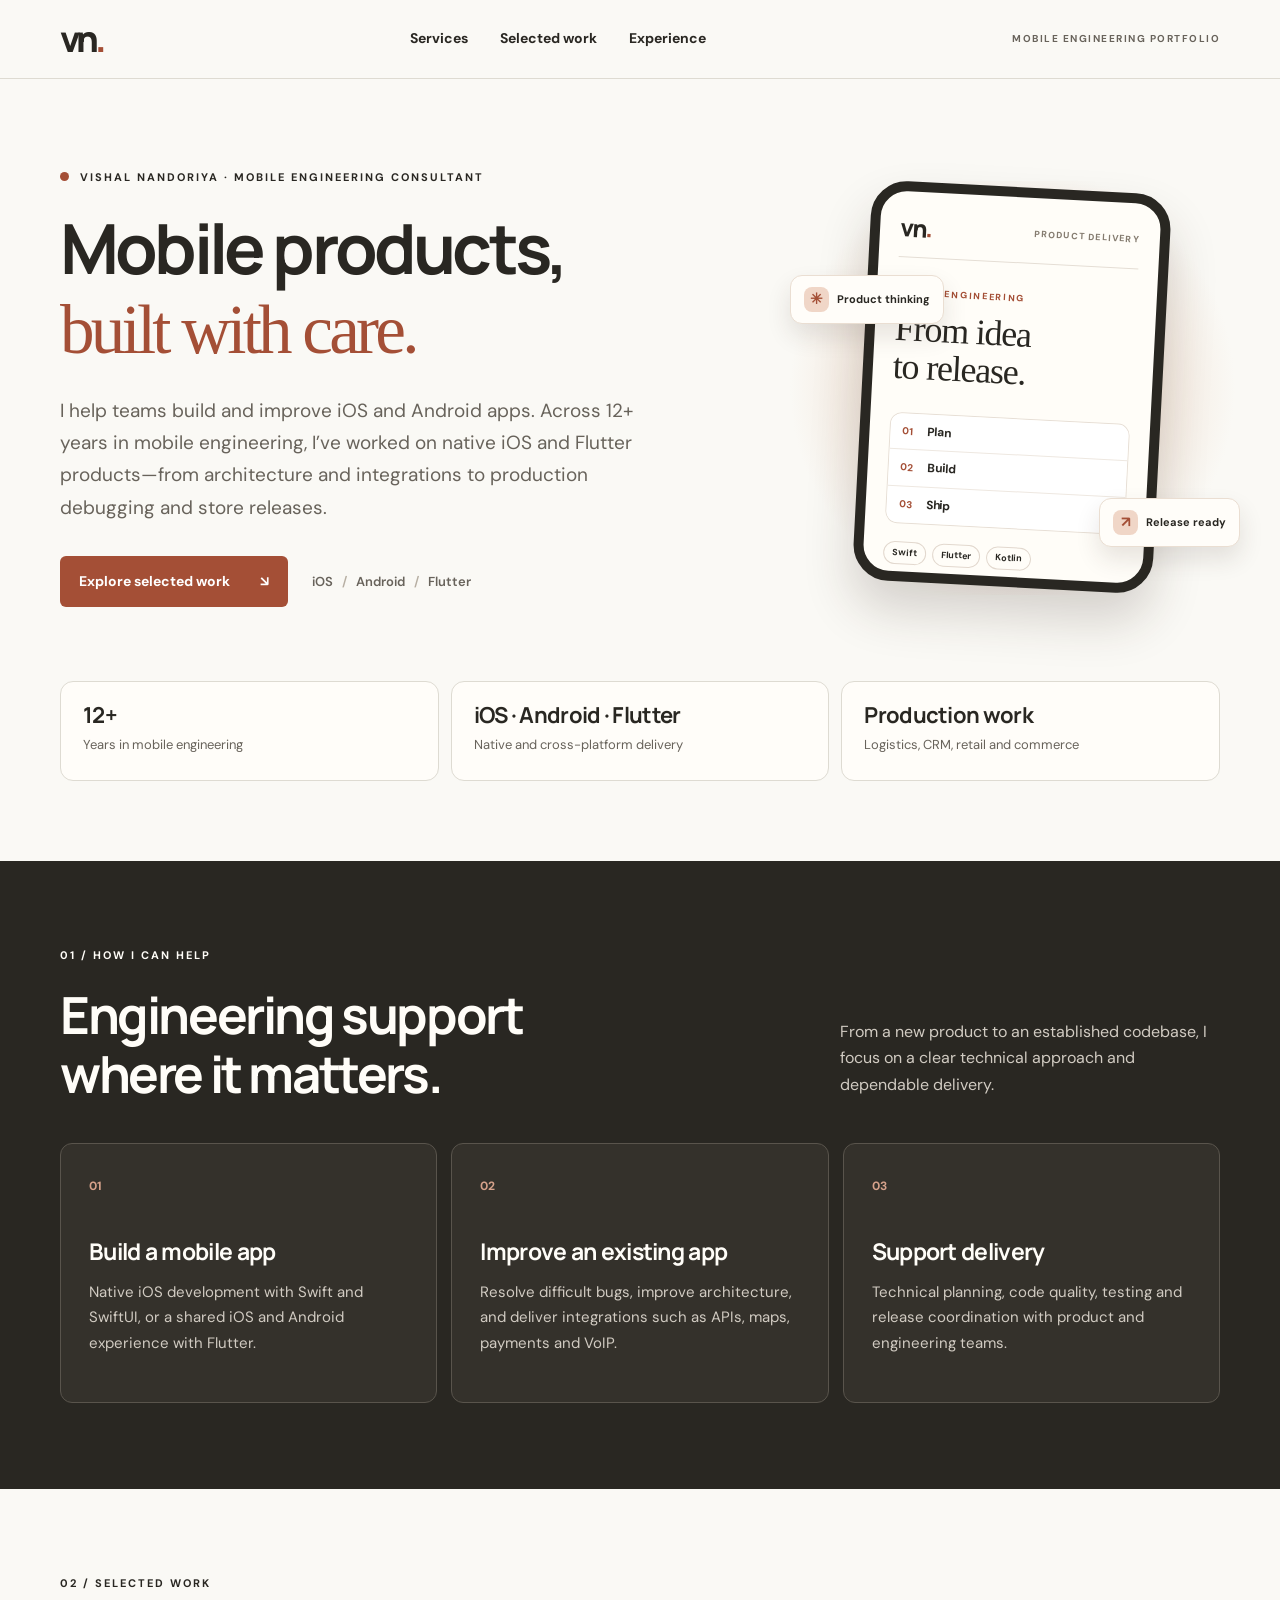
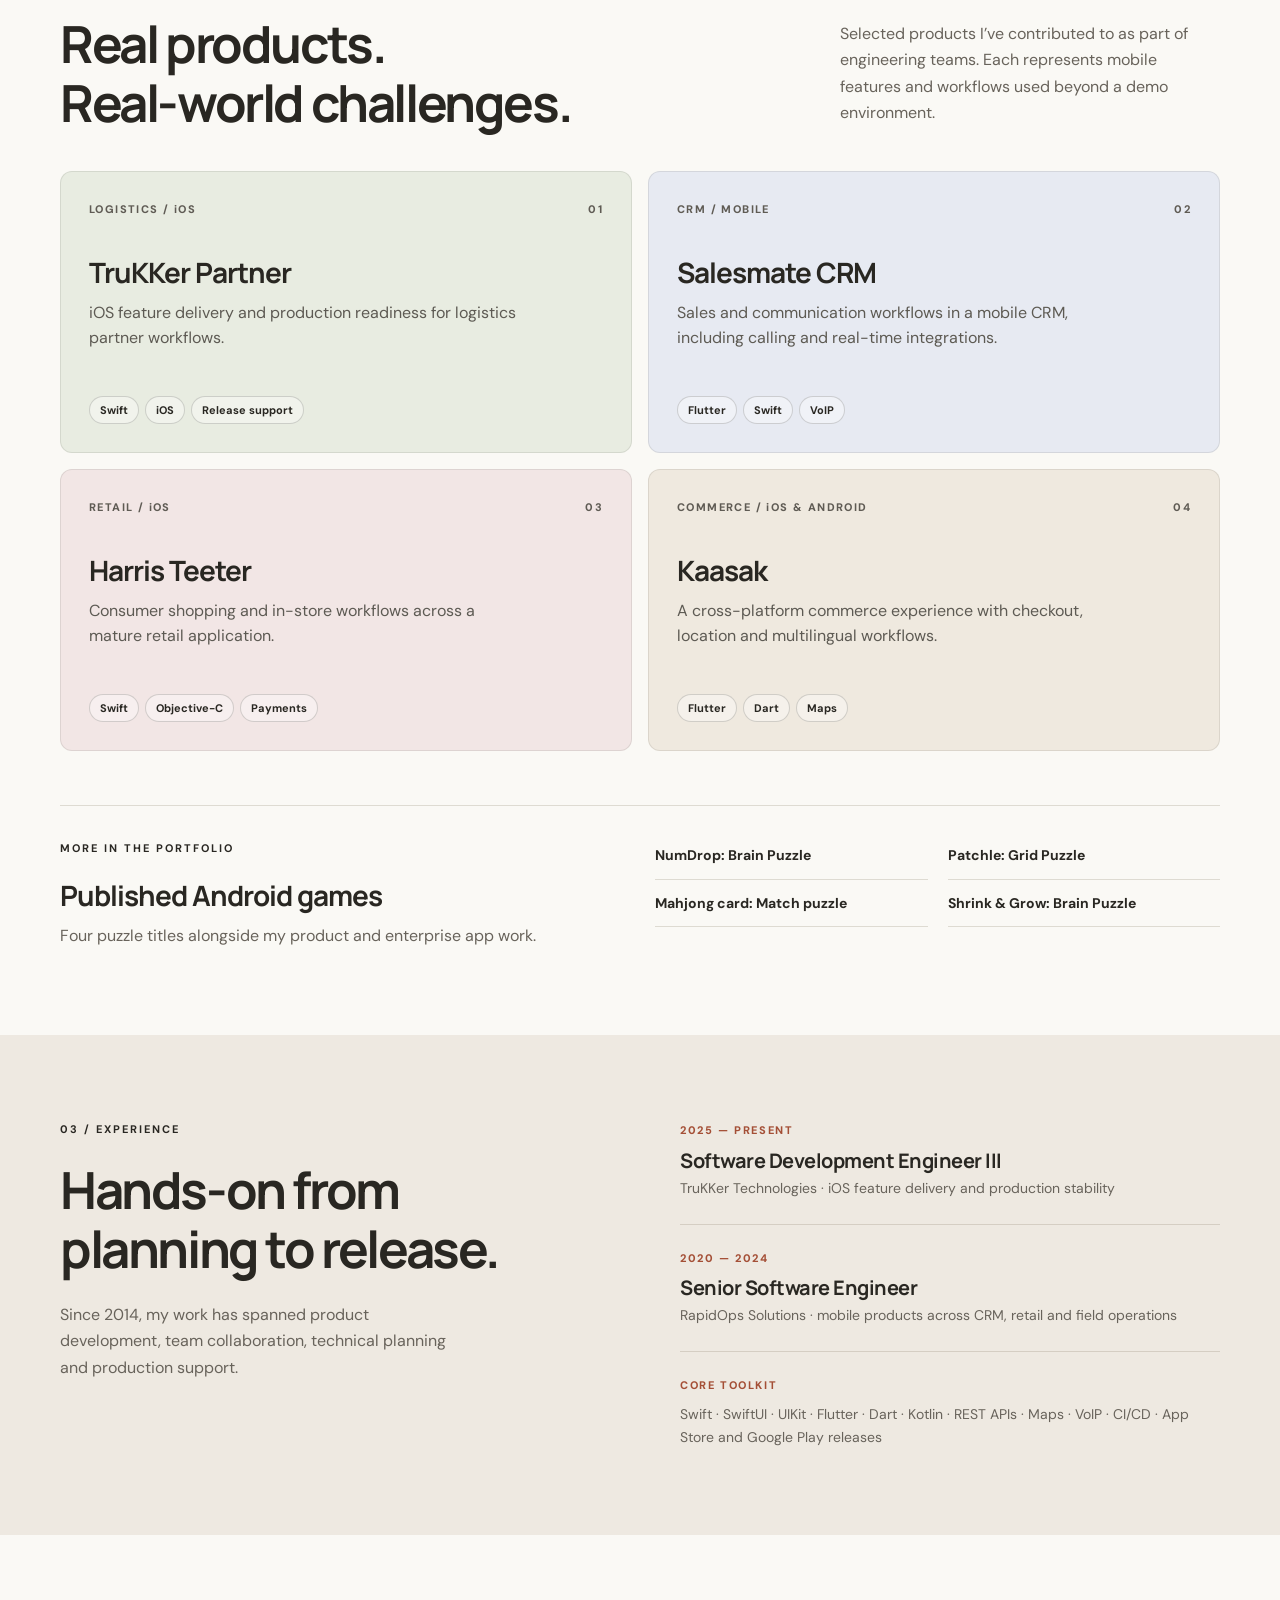
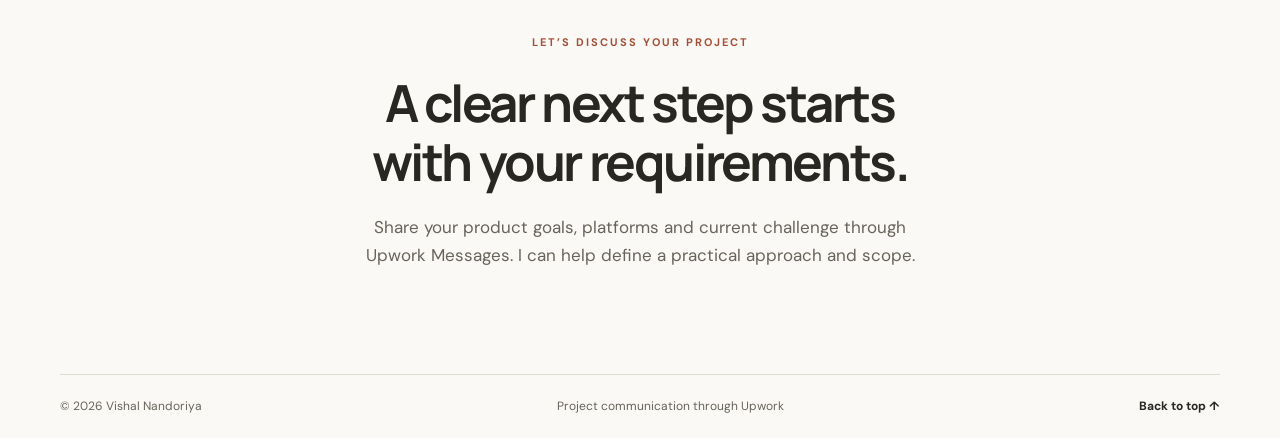
==== upwork/index.html @ 38f6b2a5 "Add contact-free Upwork portfolio page" ====
<!doctype html>
<html lang="en">
<head>
  <meta charset="utf-8">
  <meta name="viewport" content="width=device-width, initial-scale=1">
  <meta name="theme-color" content="#f8f5ef">
  <meta name="description" content="Selected mobile engineering work by Vishal Nandoriya: iOS, Android and Flutter apps, services and experience.">
  <meta property="og:title" content="Vishal Nandoriya | Mobile Engineering Portfolio">
  <meta property="og:description" content="Mobile engineering services and selected iOS, Android and Flutter project work.">
  <meta property="og:type" content="website">
  <link rel="canonical" href="https://vishalnandoriya.github.io/upwork/">
  <link rel="icon" href="data:image/svg+xml,%3Csvg xmlns='http://www.w3.org/2000/svg' viewBox='0 0 64 64'%3E%3Crect width='64' height='64' rx='16' fill='%23292722'/%3E%3Ctext x='32' y='42' text-anchor='middle' font-family='Arial' font-weight='bold' font-size='28' fill='%23d6a28b'%3EVN%3C/text%3E%3C/svg%3E">
  <link rel="stylesheet" href="style.css">
  <title>Vishal Nandoriya | Mobile Engineering Portfolio</title>
</head>
<body>
  <a class="skip-link" href="#main">Skip to content</a>
  <header class="site-header">
    <div class="wrap header-inner">
      <span class="wordmark" aria-label="Vishal Nandoriya">vn<span>.</span></span>
      <nav aria-label="Page sections">
        <a href="#services">Services</a>
        <a href="#work">Selected work</a>
        <a href="#experience">Experience</a>
      </nav>
      <span class="header-label">MOBILE ENGINEERING PORTFOLIO</span>
    </div>
  </header>

  <main id="main">
    <section class="hero wrap" aria-labelledby="hero-title">
      <div class="hero-copy">
        <p class="eyebrow"><span class="eyebrow-mark" aria-hidden="true"></span> VISHAL NANDORIYA · MOBILE ENGINEERING CONSULTANT</p>
        <h1 id="hero-title">Mobile products,<br><em>built with care.</em></h1>
        <p class="hero-intro">I help teams build and improve iOS and Android apps. Across 12+ years in mobile engineering, I’ve worked on native iOS and Flutter products—from architecture and integrations to production debugging and store releases.</p>
        <div class="hero-actions">
          <a class="button" href="#work">Explore selected work <span aria-hidden="true">↘</span></a>
          <span>iOS <i aria-hidden="true">/</i> Android <i aria-hidden="true">/</i> Flutter</span>
        </div>
      </div>
      <div class="hero-art" aria-label="Illustration of a mobile product workflow">
        <div class="art-glow" aria-hidden="true"></div>
        <div class="art-card" aria-hidden="true">
          <div class="art-top"><span class="art-logo">vn<span>.</span></span><span>PRODUCT DELIVERY</span></div>
          <p class="art-overline">MOBILE ENGINEERING</p>
          <strong>From idea<br>to release.</strong>
          <div class="art-flow"><span><b>01</b> Plan</span><span><b>02</b> Build</span><span><b>03</b> Ship</span></div>
          <div class="art-platforms"><span>Swift</span><span>Flutter</span><span>Kotlin</span></div>
        </div>
        <div class="art-sticker sticker-one" aria-hidden="true"><span>✳</span> Product thinking</div>
        <div class="art-sticker sticker-two" aria-hidden="true"><span>↗</span> Release ready</div>
      </div>
    </section>

    <div class="proof wrap" aria-label="At a glance">
      <div><strong>12+</strong><span>Years in mobile engineering</span></div>
      <div><strong>iOS · Android · Flutter</strong><span>Native and cross-platform delivery</span></div>
      <div><strong>Production work</strong><span>Logistics, CRM, retail and commerce</span></div>
    </div>

    <section class="services-section" id="services" aria-labelledby="services-title">
      <div class="wrap section-pad">
        <div class="section-head">
          <div><p class="eyebrow">01 / HOW I CAN HELP</p><h2 id="services-title">Engineering support<br>where it matters.</h2></div>
          <p>From a new product to an established codebase, I focus on a clear technical approach and dependable delivery.</p>
        </div>
        <div class="service-grid">
          <article><span class="card-number">01</span><h3>Build a mobile app</h3><p>Native iOS development with Swift and SwiftUI, or a shared iOS and Android experience with Flutter.</p></article>
          <article><span class="card-number">02</span><h3>Improve an existing app</h3><p>Resolve difficult bugs, improve architecture, and deliver integrations such as APIs, maps, payments and VoIP.</p></article>
          <article><span class="card-number">03</span><h3>Support delivery</h3><p>Technical planning, code quality, testing and release coordination with product and engineering teams.</p></article>
        </div>
      </div>
    </section>

    <section class="work-section wrap section-pad" id="work" aria-labelledby="work-title">
      <div class="section-head">
        <div><p class="eyebrow">02 / SELECTED WORK</p><h2 id="work-title">Real products.<br>Real-world challenges.</h2></div>
        <p>Selected products I’ve contributed to as part of engineering teams. Each represents mobile features and workflows used beyond a demo environment.</p>
      </div>
      <div class="work-grid">
        <article class="work-card tone-green"><div class="work-card-top"><span>LOGISTICS / iOS</span><span>01</span></div><h3>TruKKer Partner</h3><p>iOS feature delivery and production readiness for logistics partner workflows.</p><div class="tags"><span>Swift</span><span>iOS</span><span>Release support</span></div></article>
        <article class="work-card tone-blue"><div class="work-card-top"><span>CRM / MOBILE</span><span>02</span></div><h3>Salesmate CRM</h3><p>Sales and communication workflows in a mobile CRM, including calling and real-time integrations.</p><div class="tags"><span>Flutter</span><span>Swift</span><span>VoIP</span></div></article>
        <article class="work-card tone-rose"><div class="work-card-top"><span>RETAIL / iOS</span><span>03</span></div><h3>Harris Teeter</h3><p>Consumer shopping and in-store workflows across a mature retail application.</p><div class="tags"><span>Swift</span><span>Objective-C</span><span>Payments</span></div></article>
        <article class="work-card tone-sand"><div class="work-card-top"><span>COMMERCE / iOS & ANDROID</span><span>04</span></div><h3>Kaasak</h3><p>A cross-platform commerce experience with checkout, location and multilingual workflows.</p><div class="tags"><span>Flutter</span><span>Dart</span><span>Maps</span></div></article>
      </div>
      <div class="games-block" aria-labelledby="games-title">
        <div><p class="eyebrow">MORE IN THE PORTFOLIO</p><h3 id="games-title">Published Android games</h3><p>Four puzzle titles alongside my product and enterprise app work.</p></div>
        <ul><li>NumDrop: Brain Puzzle</li><li>Patchle: Grid Puzzle</li><li>Mahjong card: Match puzzle</li><li>Shrink &amp; Grow: Brain Puzzle</li></ul>
      </div>
    </section>

    <section class="experience-section" id="experience" aria-labelledby="experience-title">
      <div class="wrap section-pad experience-layout">
        <div><p class="eyebrow">03 / EXPERIENCE</p><h2 id="experience-title">Hands-on from<br>planning to release.</h2><p class="experience-intro">Since 2014, my work has spanned product development, team collaboration, technical planning and production support.</p></div>
        <div class="experience-detail">
          <div><span>2025 — PRESENT</span><h3>Software Development Engineer III</h3><p>TruKKer Technologies · iOS feature delivery and production stability</p></div>
          <div><span>2020 — 2024</span><h3>Senior Software Engineer</h3><p>RapidOps Solutions · mobile products across CRM, retail and field operations</p></div>
          <div class="skills"><span>CORE TOOLKIT</span><p>Swift · SwiftUI · UIKit · Flutter · Dart · Kotlin · REST APIs · Maps · VoIP · CI/CD · App Store and Google Play releases</p></div>
        </div>
      </div>
    </section>

    <section class="closing wrap" aria-labelledby="closing-title">
      <p class="eyebrow">LET’S DISCUSS YOUR PROJECT</p>
      <h2 id="closing-title">A clear next step starts<br>with your requirements.</h2>
      <p>Share your product goals, platforms and current challenge through Upwork Messages. I can help define a practical approach and scope.</p>
    </section>
  </main>
  <footer class="wrap"><span>© 2026 Vishal Nandoriya</span><span>Project communication through Upwork</span><a href="#main">Back to top ↑</a></footer>
</body>
</html>
---- upwork/style.css ----
@import url('https://fonts.googleapis.com/css2?family=DM+Sans:wght@400;500;600;700&family=Manrope:wght@400;500;600;700;800&display=swap');

:root{--ink:#292722;--muted:#68635b;--paper:#faf9f5;--line:#dedbd2;--rust:#a44f36;--dark:#292722}
*{box-sizing:border-box}
html{scroll-behavior:smooth;scroll-padding-top:100px}
body{margin:0;background:var(--paper);color:var(--ink);font:16px/1.65 'DM Sans',sans-serif}
a{color:inherit;text-decoration:none}
a:hover{text-decoration:underline;text-underline-offset:5px}
a:focus-visible{outline:3px solid var(--rust);outline-offset:5px}
.wrap{width:min(1160px,calc(100% - 72px));margin-inline:auto}
.skip-link{position:absolute;left:12px;top:-70px;z-index:30;padding:10px 14px;background:#fff}
.skip-link:focus{top:12px}
.site-header{position:sticky;top:0;z-index:20;background:rgba(250,249,245,.96);border-bottom:1px solid var(--line);backdrop-filter:blur(14px)}
.header-inner{height:78px;display:flex;align-items:center;justify-content:space-between;gap:24px}
.wordmark{font:800 36px/1 Manrope,sans-serif;letter-spacing:-4px}
.wordmark span,.art-logo span{color:var(--rust)}
.site-header nav{display:flex;align-items:center;gap:32px;font-size:14px;font-weight:700}
.header-label{font-size:10px;font-weight:700;letter-spacing:1.5px;color:var(--muted);white-space:nowrap}
h1,h2,h3,p{margin-top:0}
h1,h2,h3{font-family:Manrope,sans-serif;line-height:1.15}
.eyebrow{font-size:11px;font-weight:700;letter-spacing:2px;line-height:1.5;margin:0 0 22px}
.eyebrow-mark{display:inline-block;width:9px;height:9px;margin-right:6px;border-radius:50%;background:var(--rust)}
.hero{display:grid;grid-template-columns:minmax(0,1.25fr) minmax(340px,.75fr);align-items:center;gap:52px;padding-block:90px 74px}
.hero-copy{max-width:680px}
.hero h1{font-size:clamp(48px,5.4vw,75px);letter-spacing:-3.8px;margin-bottom:27px}
.hero h1 em{font:400 1em/1.08 Georgia,'Times New Roman',serif;color:var(--rust)}
.hero-intro{max-width:590px;font-size:19px;color:var(--muted);line-height:1.7;margin-bottom:32px}
.hero-actions{display:flex;align-items:center;gap:24px;flex-wrap:wrap}
.hero-actions>span{color:var(--muted);font-size:13px;font-weight:600;white-space:nowrap}
.hero-actions i{font-style:normal;padding-inline:6px;color:#b7afa3}
.button{display:inline-flex;align-items:center;gap:30px;background:var(--rust);color:white;padding:14px 19px;border-radius:6px;font-size:14px;font-weight:700;transition:background .2s,transform .2s}
.button:hover{background:#873d29;text-decoration:none;transform:translateY(-2px)}
.hero-art{height:430px;position:relative;isolation:isolate}
.art-glow{position:absolute;inset:8px -16px 8px;background:radial-gradient(circle,#eac9b6 0,#f3e7dc 45%,transparent 73%);z-index:-1}
.art-card{position:absolute;width:300px;height:400px;top:14px;left:50%;transform:translateX(-50%) rotate(3deg);border:10px solid #292722;border-radius:36px;background:#fffdf8;box-shadow:0 28px 50px rgba(55,39,29,.19);padding:24px 20px;overflow:hidden}
.art-top{display:flex;justify-content:space-between;align-items:center;padding-bottom:17px;border-bottom:1px solid #e5ded5;color:#857c70;font-size:9px;font-weight:800;letter-spacing:1.2px}
.art-logo{font:800 24px/1 Manrope,sans-serif;color:var(--ink);letter-spacing:-2px}
.art-overline{margin:28px 0 10px;font-size:9px;font-weight:800;letter-spacing:1.7px;color:var(--rust)}
.art-card strong{font:400 36px/1.04 Georgia,'Times New Roman',serif;letter-spacing:-1.2px}
.art-flow{display:grid;gap:0;margin-top:25px;border:1px solid #e7dfd6;border-radius:12px;overflow:hidden}
.art-flow span{padding:8px 12px;font-size:12px;font-weight:700;background:white}
.art-flow span+span{border-top:1px solid #eee8e1}
.art-flow b{display:inline-block;margin-right:11px;color:var(--rust);font-size:10px}
.art-platforms{display:flex;gap:6px;margin-top:18px}
.art-platforms span{padding:3px 8px;border:1px solid #e2d8ce;border-radius:100px;font-size:9px;font-weight:700}
.art-sticker{position:absolute;display:flex;align-items:center;gap:8px;padding:11px 13px;border:1px solid #eaded2;border-radius:12px;background:#fffdf9;box-shadow:0 12px 24px rgba(55,39,29,.12);font-size:11px;font-weight:700;white-space:nowrap}
.art-sticker span{display:grid;place-items:center;width:25px;height:25px;border-radius:8px;background:#f0d6c7;color:var(--rust);font-size:15px}
.sticker-one{left:-15px;top:102px}.sticker-two{right:-20px;bottom:56px}
.proof{display:grid;grid-template-columns:repeat(3,minmax(0,1fr));gap:12px;padding-bottom:80px}
.proof div{display:flex;flex-direction:column;gap:3px;min-height:100px;padding:19px 22px;border:1px solid var(--line);border-radius:13px;background:#fffdf9}
.proof strong{font:700 22px/1.35 Manrope,sans-serif;letter-spacing:-.7px}
.proof span{font-size:13px;color:var(--muted)}
.section-pad{padding-block:86px}
.section-head{display:flex;justify-content:space-between;align-items:end;gap:42px;margin-bottom:40px}
.section-head h2,.experience-layout h2,.closing h2{font-size:clamp(36px,4vw,53px);letter-spacing:-2.4px;margin:0}
.section-head>p{max-width:380px;color:var(--muted);margin:0 0 5px}
.services-section{background:var(--dark);color:#fffdf8}
.services-section .section-head>p{color:#d1cbc2}
.service-grid{display:grid;grid-template-columns:repeat(3,minmax(0,1fr));gap:14px}
.service-grid article{min-height:260px;padding:28px;border:1px solid #59544c;border-radius:12px;background:#34312b}
.card-number{font-size:12px;font-weight:700;color:#d6a28b}
.service-grid h3{font-size:23px;letter-spacing:-.7px;margin:39px 0 16px}
.service-grid p{color:#d1cbc2;font-size:15px;line-height:1.7;margin:0}
.work-grid{display:grid;grid-template-columns:repeat(2,minmax(0,1fr));gap:16px}
.work-card{display:flex;flex-direction:column;min-height:282px;padding:28px;border:1px solid rgba(41,39,34,.1);border-radius:12px}
.tone-green{background:#e8ece1}.tone-blue{background:#e7eaf2}.tone-rose{background:#f2e6e5}.tone-sand{background:#efe9df}
.work-card-top{display:flex;justify-content:space-between;gap:14px;font-size:11px;font-weight:800;letter-spacing:1.4px;color:#5f5b54}
.work-card h3{font-size:28px;letter-spacing:-1px;margin:37px 0 12px}
.work-card p{max-width:440px;color:#5d5a53;line-height:1.6;margin-bottom:26px}
.tags{display:flex;flex-wrap:wrap;gap:6px;margin-top:auto}
.tags span{padding:4px 10px;border:1px solid rgba(41,39,34,.18);border-radius:100px;font-size:11px;font-weight:700;background:rgba(255,255,255,.38)}
.games-block{display:grid;grid-template-columns:1fr 1fr;gap:30px;align-items:start;margin-top:54px;padding:34px 0 0;border-top:1px solid var(--line)}
.games-block h3{font-size:28px;letter-spacing:-1px;margin-bottom:12px}
.games-block p:not(.eyebrow){color:var(--muted);margin-bottom:0}
.games-block ul{display:grid;grid-template-columns:1fr 1fr;gap:12px 20px;padding:0;margin:4px 0 0;list-style:none}
.games-block li{border-bottom:1px solid var(--line);padding:0 0 11px;font-size:14px;font-weight:700}
.experience-section{background:#eee9e1}
.experience-layout{display:grid;grid-template-columns:1fr 1fr;gap:80px}
.experience-intro{color:var(--muted);max-width:400px;margin:24px 0 0}
.experience-detail>div{padding:0 0 24px;margin-bottom:24px;border-bottom:1px solid #d5cec3}
.experience-detail>div:last-child{margin-bottom:0;border:0;padding-bottom:0}
.experience-detail span{display:block;color:var(--rust);font-size:11px;font-weight:800;letter-spacing:1.6px;margin-bottom:9px}
.experience-detail h3{font-size:20px;letter-spacing:-.5px;margin-bottom:5px}
.experience-detail p{color:var(--muted);font-size:14px;margin:0}
.closing{text-align:center;padding-block:99px 105px}
.closing .eyebrow{color:var(--rust)}
.closing p:last-child{max-width:560px;margin:22px auto 0;color:var(--muted);font-size:17px}
footer{display:flex;justify-content:space-between;align-items:center;gap:20px;padding-block:22px;border-top:1px solid var(--line);font-size:12px;color:var(--muted)}
footer a{font-weight:700;color:var(--ink)}

@media(max-width:1000px){
  .header-label{display:none}
  .hero{grid-template-columns:1fr;gap:22px;padding-top:72px}
  .hero-art{width:min(100%,430px);margin-inline:auto}
  .hero-copy{max-width:760px}
  .experience-layout{gap:40px}
}
@media(max-width:700px){
  .wrap{width:min(100% - 36px,560px)}
  .header-inner{height:70px}
  .site-header nav{gap:15px;font-size:12px}
  .wordmark{font-size:32px}
  .hero{padding-block:57px 44px}
  .hero h1{font-size:clamp(43px,10vw,58px);letter-spacing:-2.4px}
  .hero-intro{font-size:17px}
  .hero-art{height:390px;max-width:350px}
  .art-card{width:260px;height:365px;padding:21px 16px}
  .art-card strong{font-size:31px}
  .art-overline{margin-top:21px}
  .art-flow{margin-top:20px}
  .sticker-one{left:-3px;top:91px}.sticker-two{right:-4px;bottom:36px}
  .proof{grid-template-columns:1fr;gap:10px;padding-bottom:58px}
  .proof div{min-height:0;padding:15px 18px}
  .section-pad{padding-block:65px}
  .section-head{display:block;margin-bottom:28px}
  .section-head>p{margin-top:19px}
  .service-grid,.work-grid,.games-block,.experience-layout{grid-template-columns:1fr}
  .service-grid article{min-height:0}
  .service-grid h3{margin-top:22px}
  .work-card{min-height:250px}
  .games-block{gap:22px;margin-top:42px}
  .closing{padding-block:74px}
  footer{flex-wrap:wrap}
}
@media(max-width:390px){
  .site-header nav{gap:9px;font-size:11px}
  .hero-actions{gap:14px}
  .games-block ul{grid-template-columns:1fr}
}
@media(prefers-reduced-motion:reduce){html{scroll-behavior:auto}.button{transition:none}}
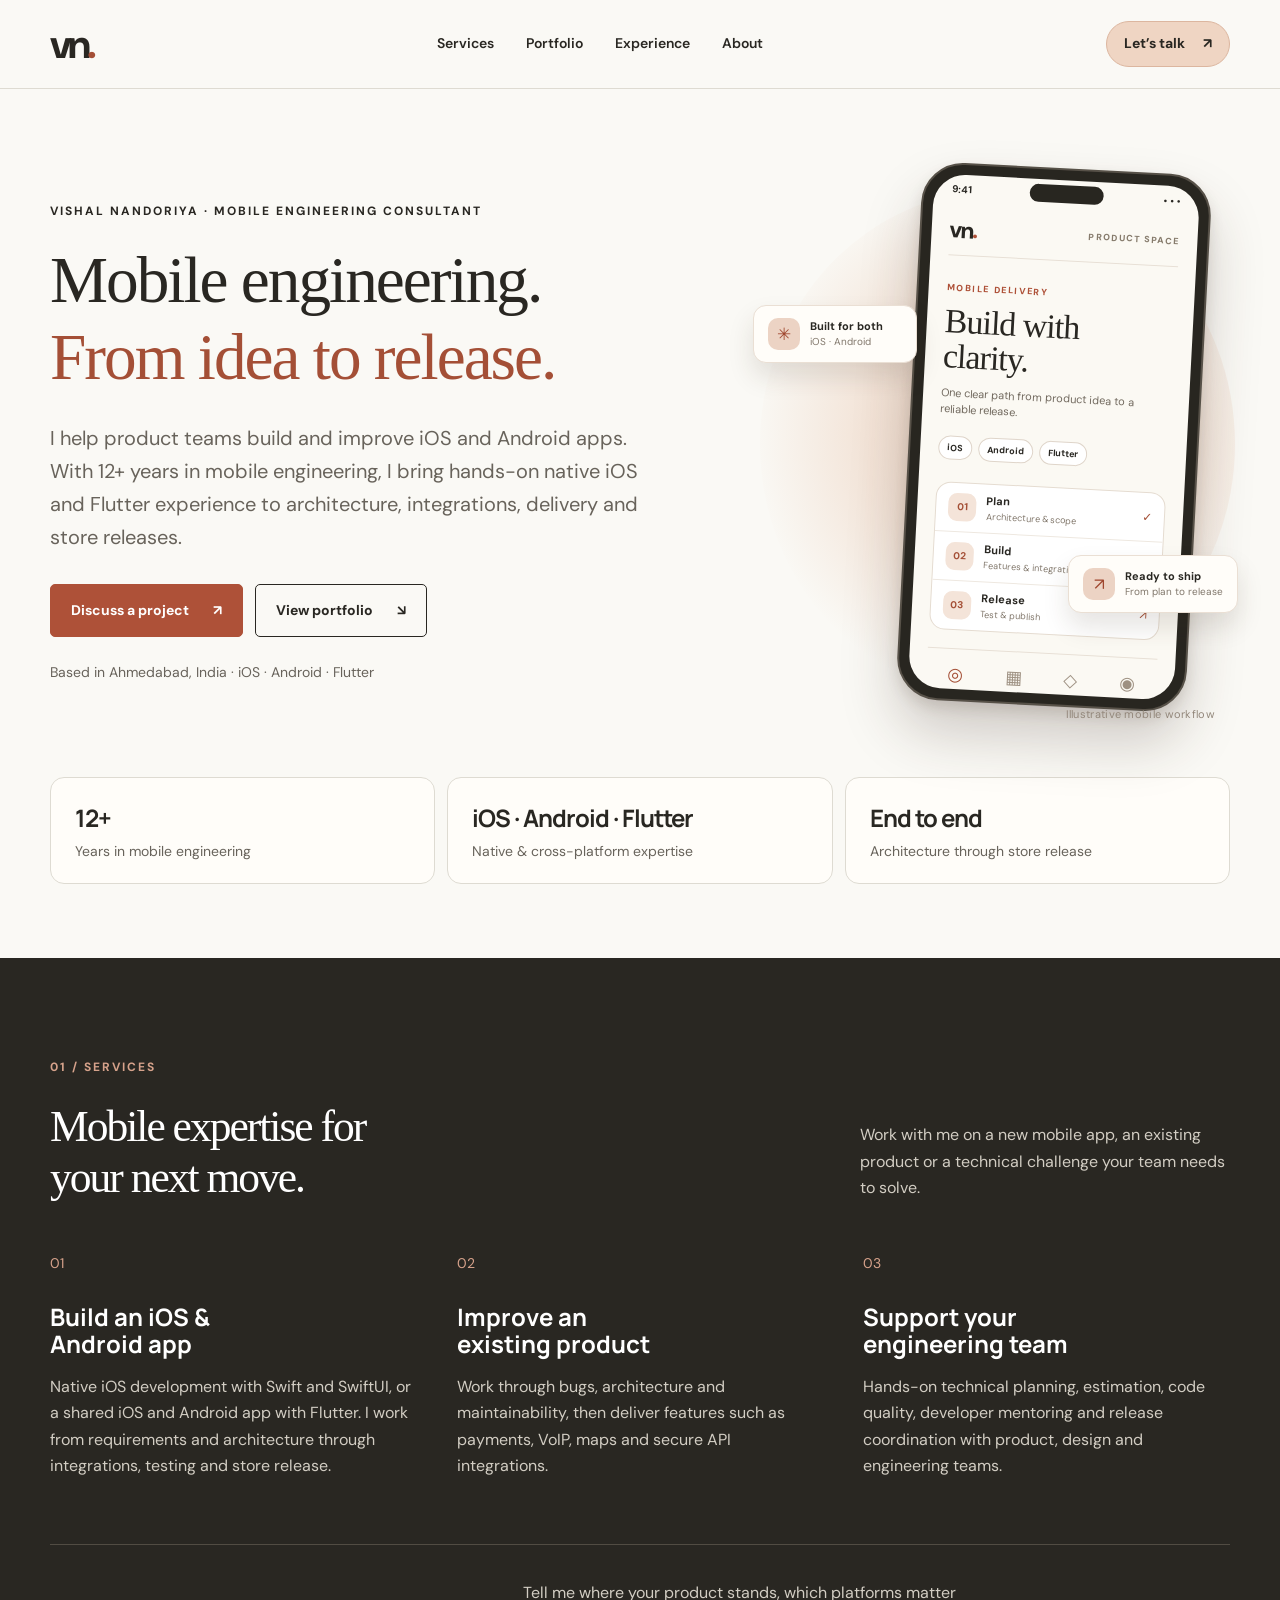
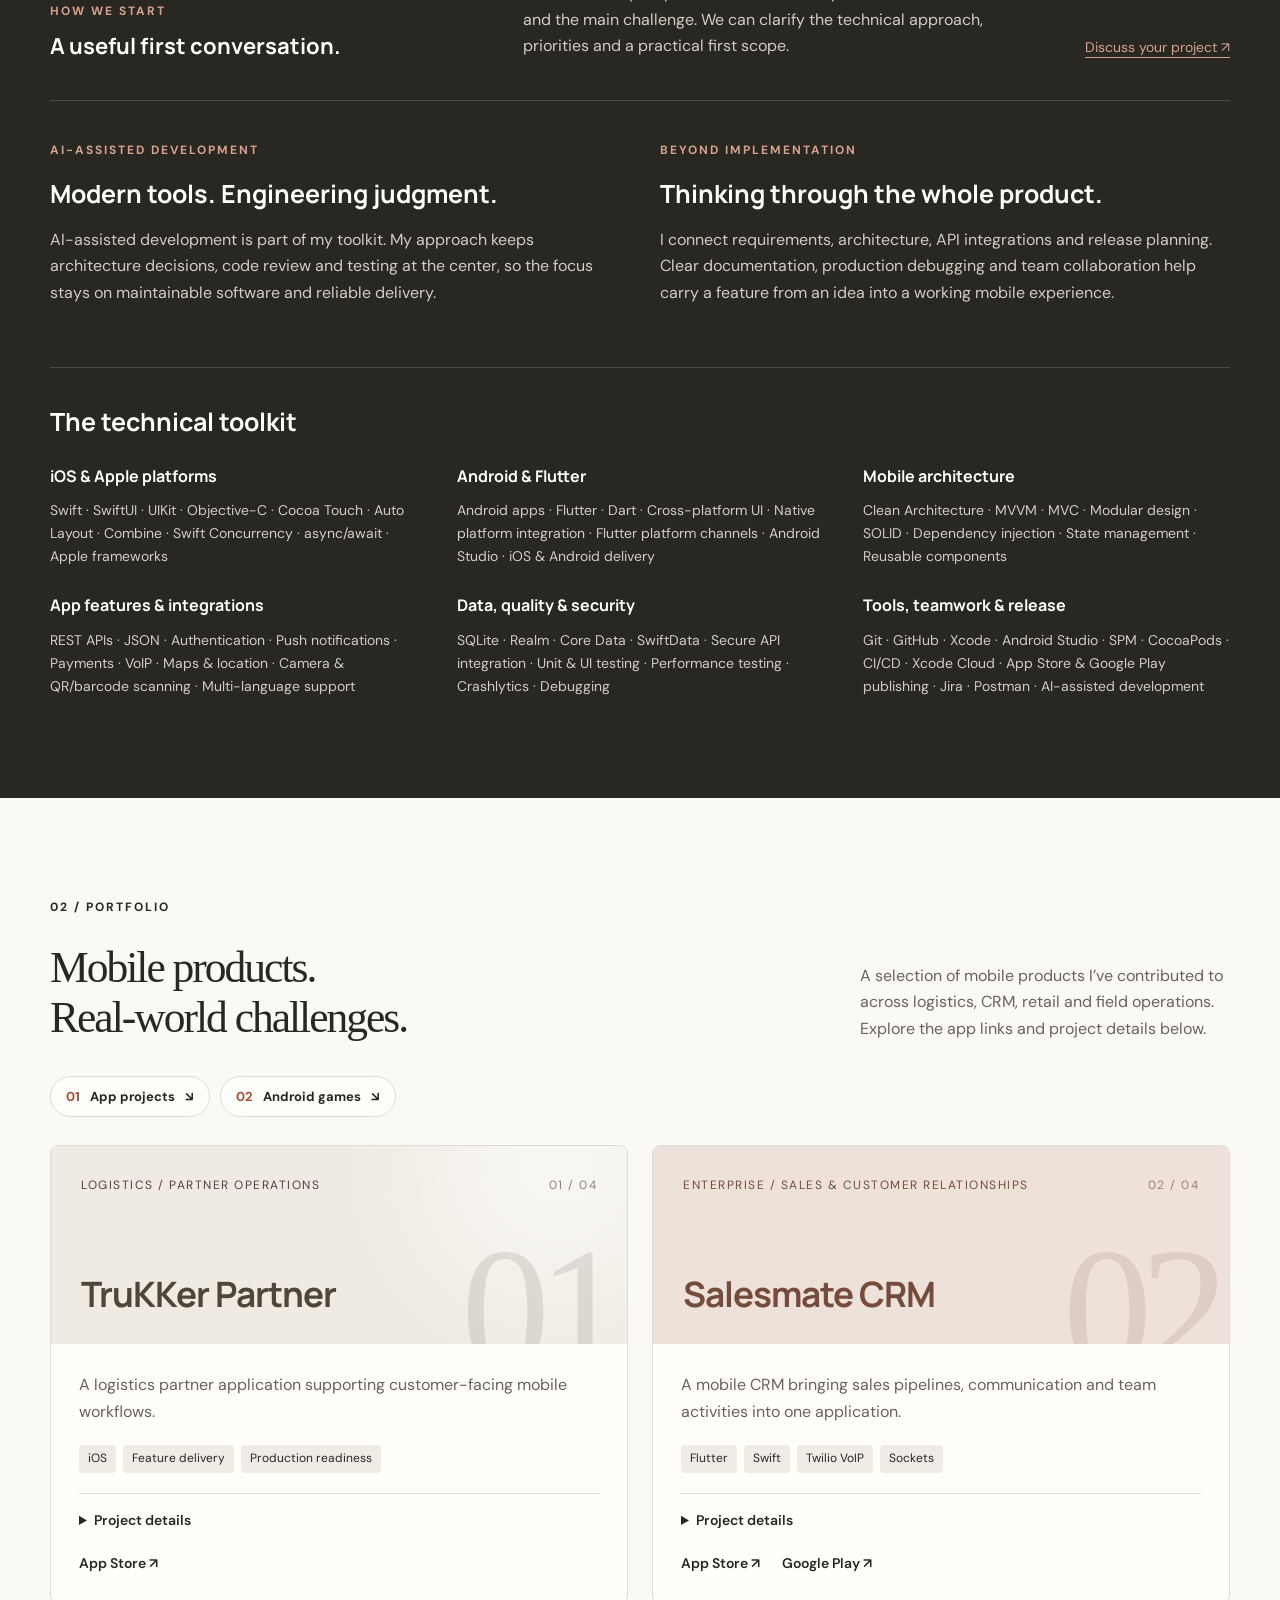
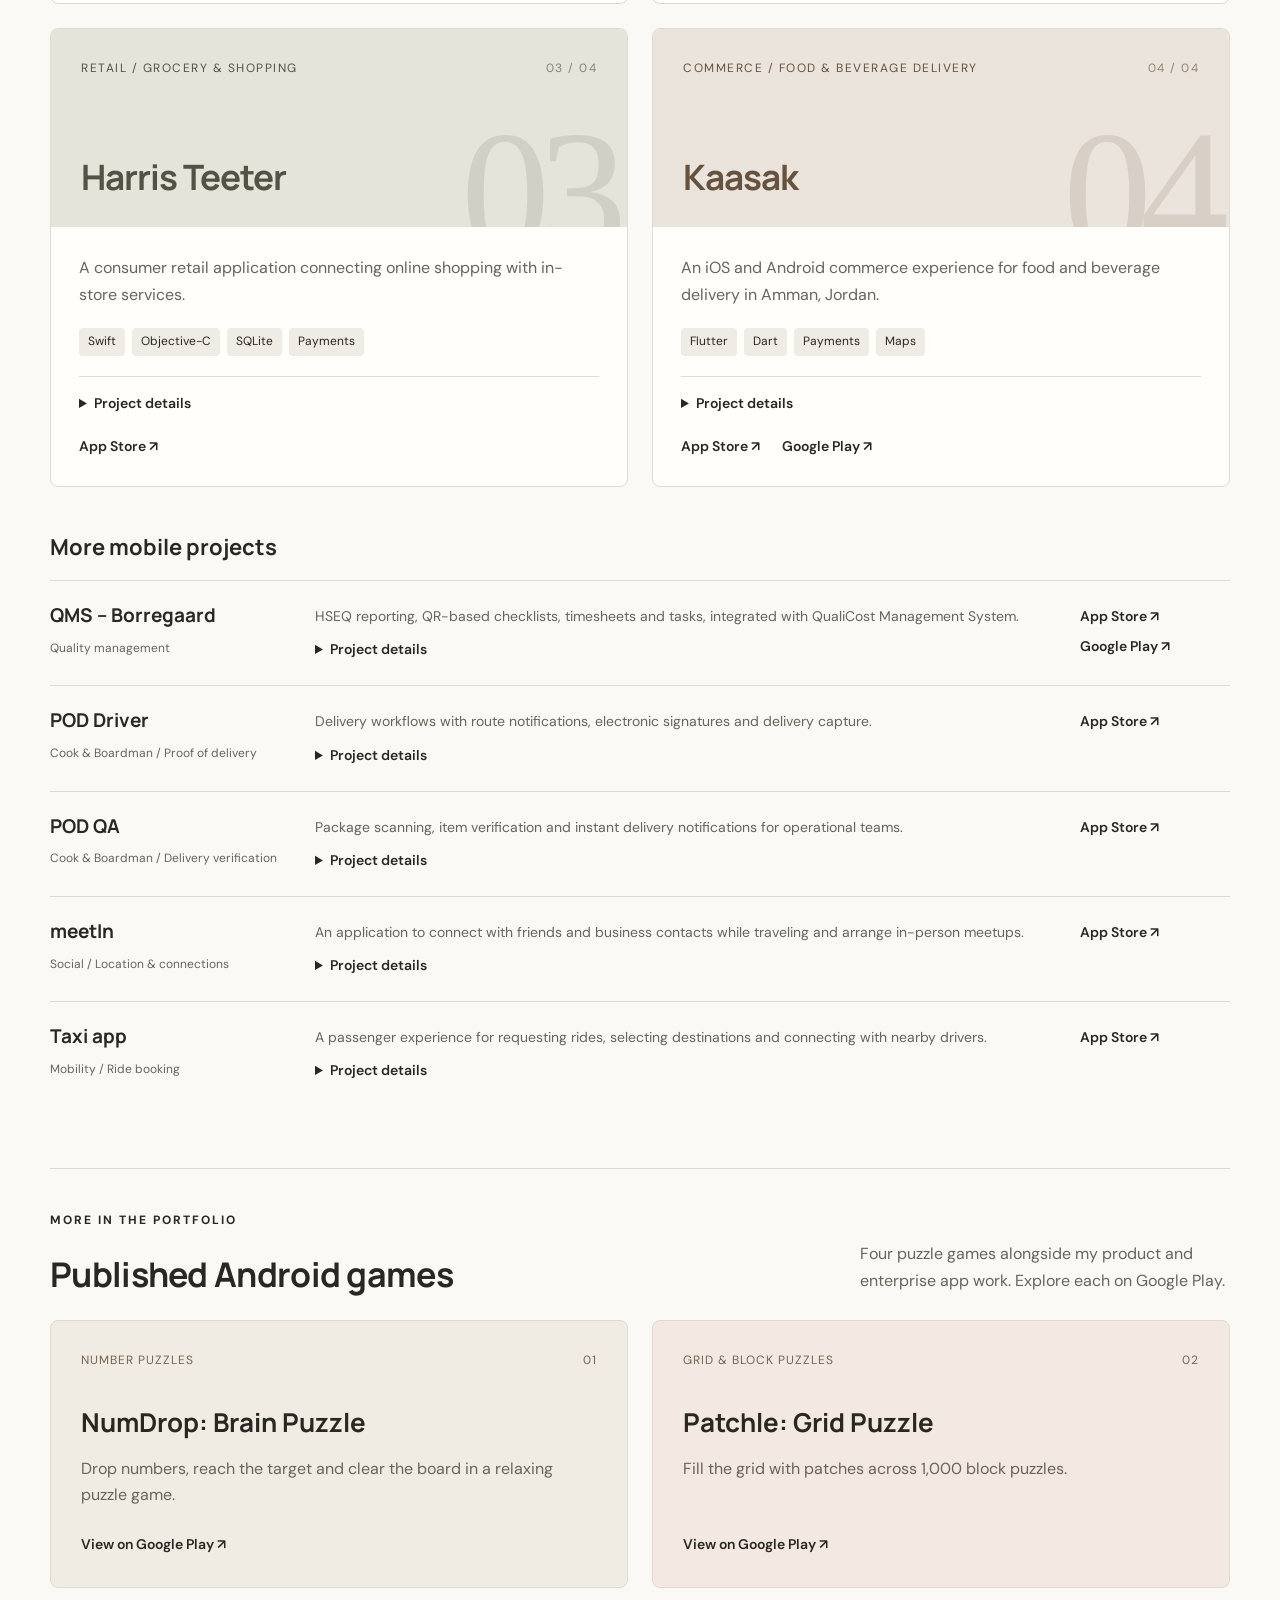
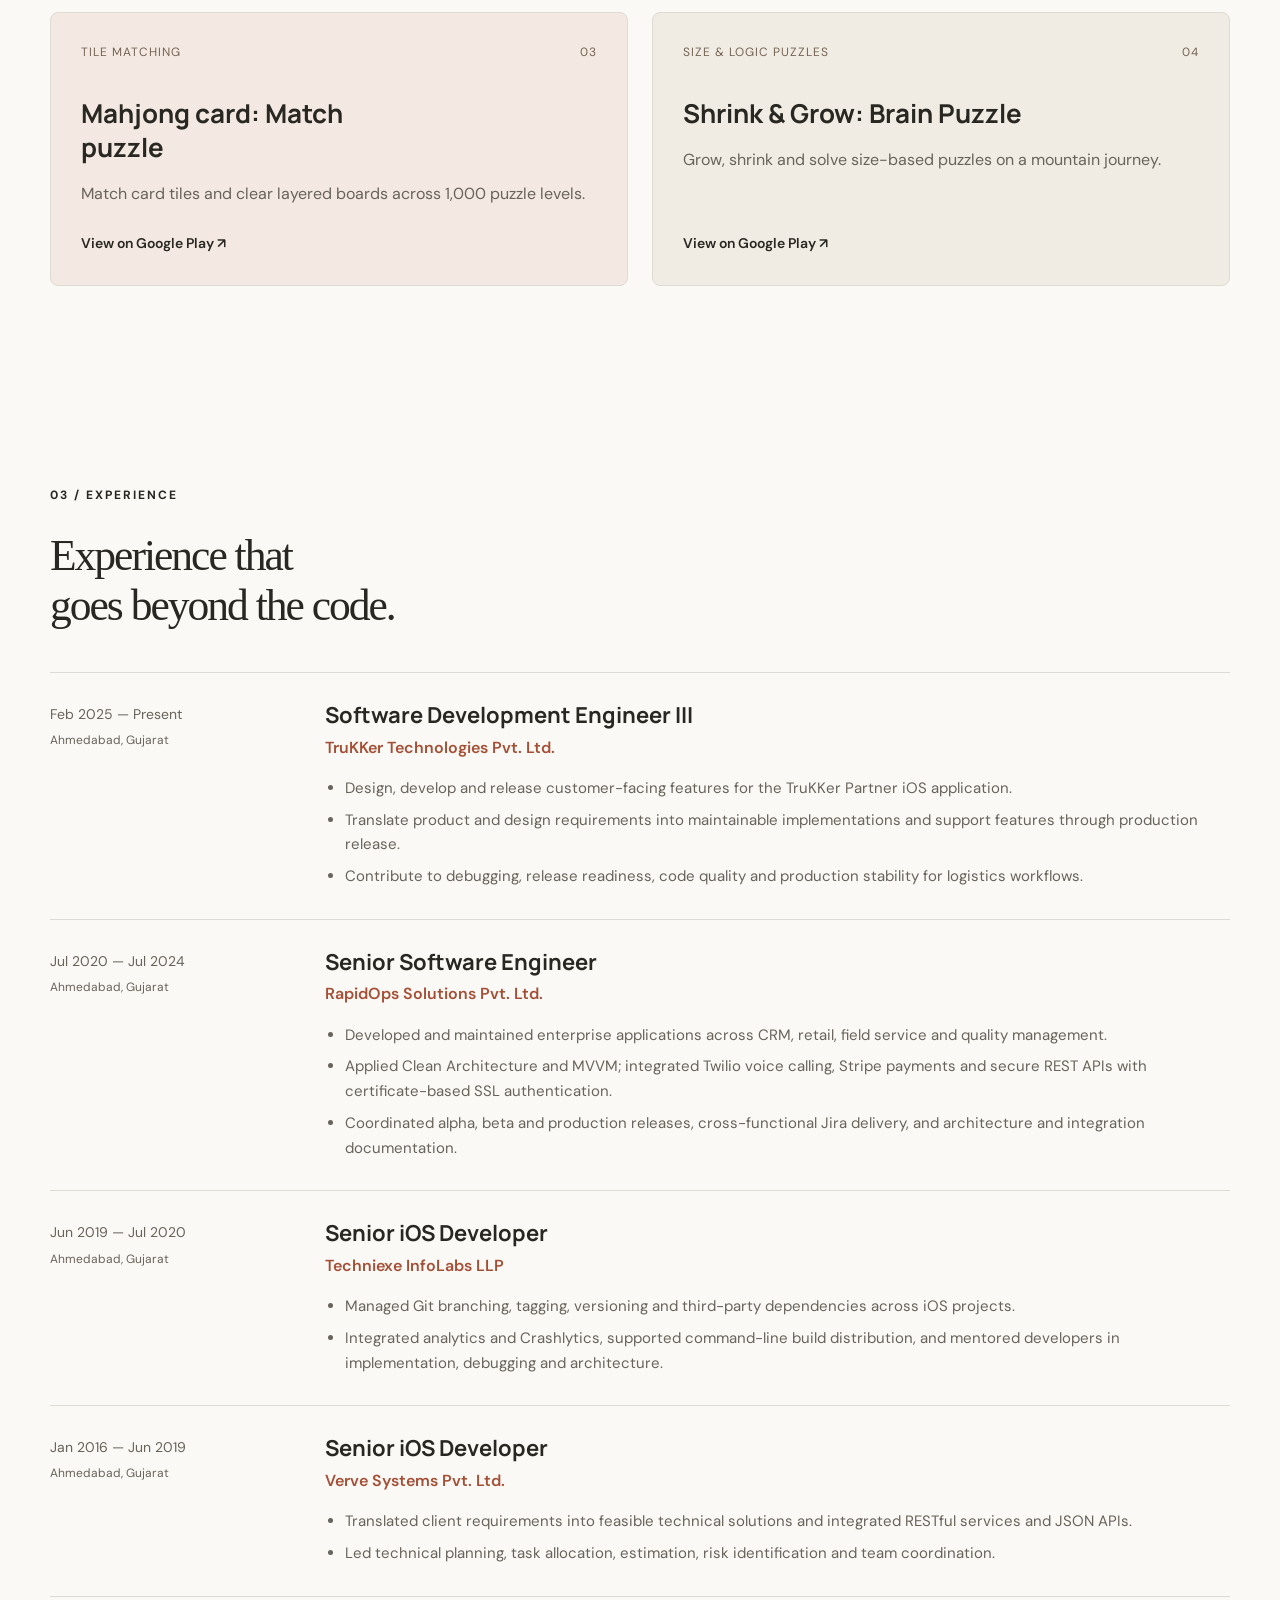
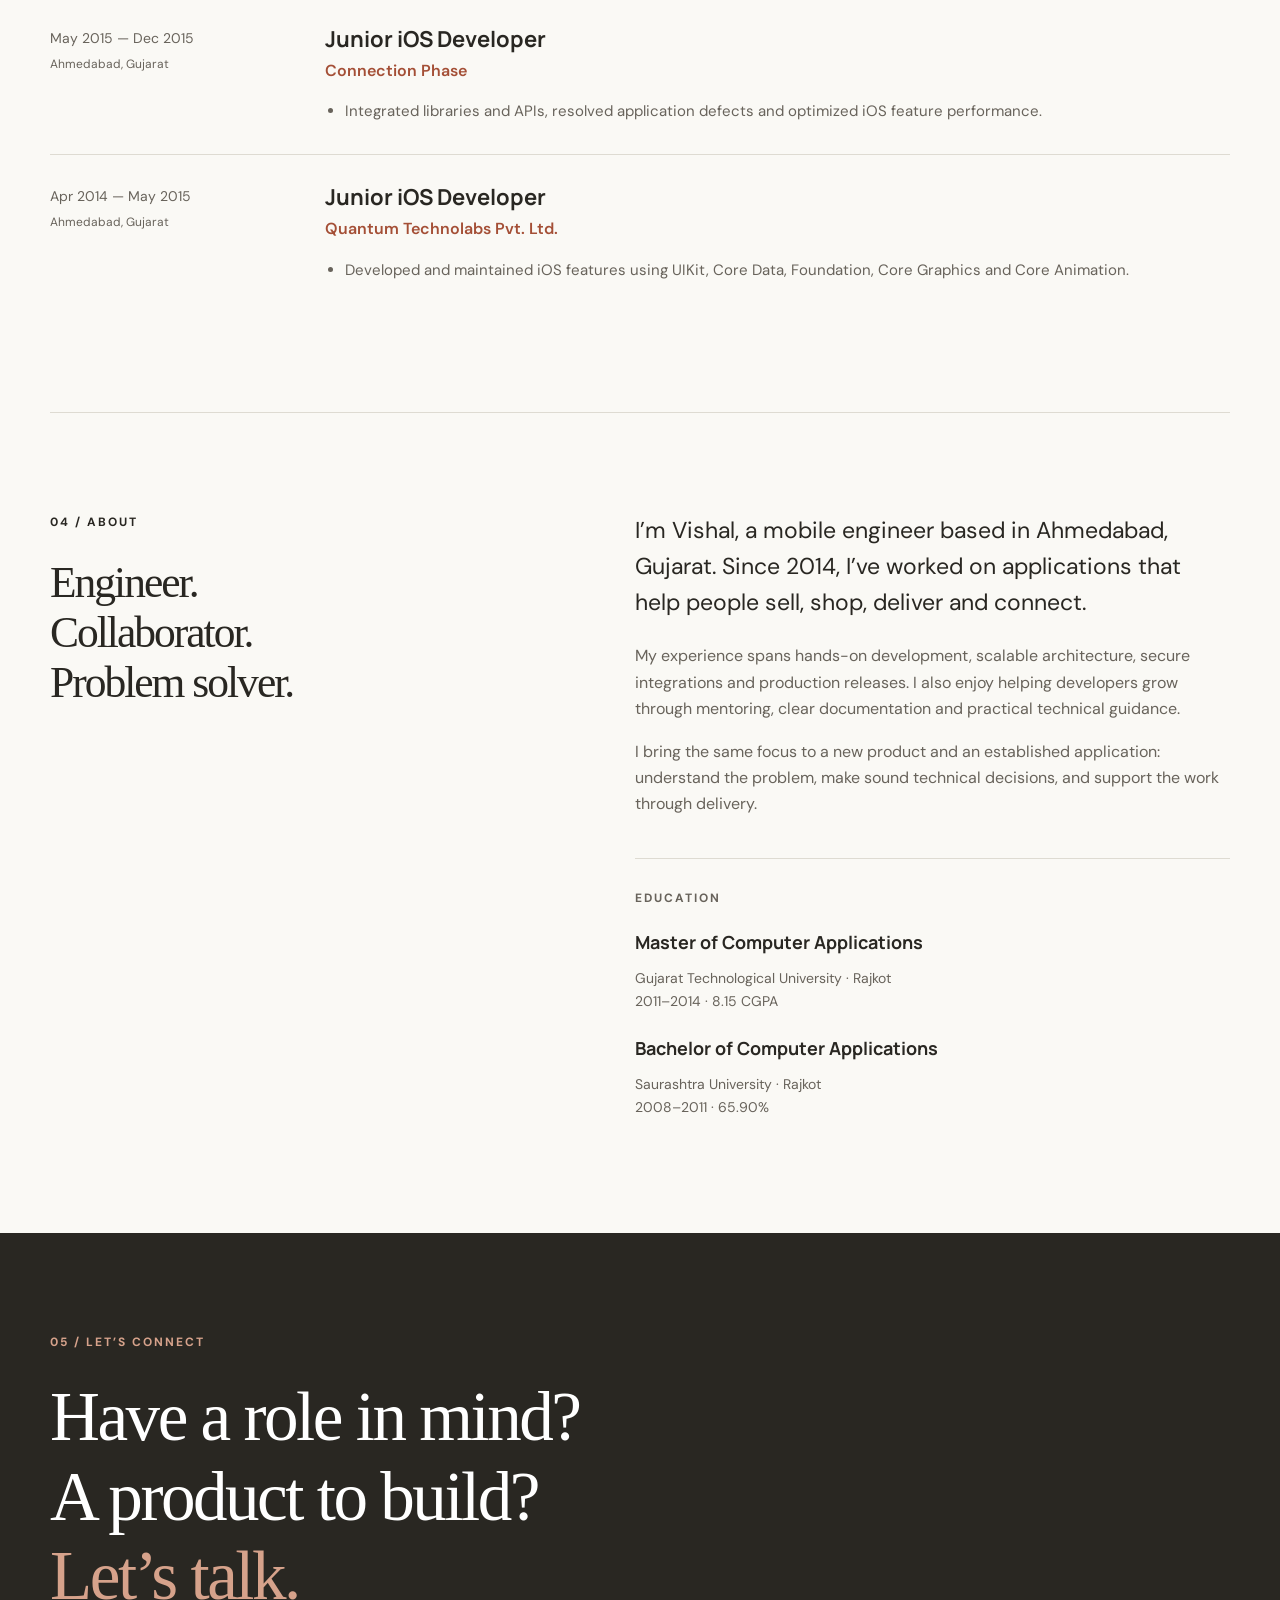
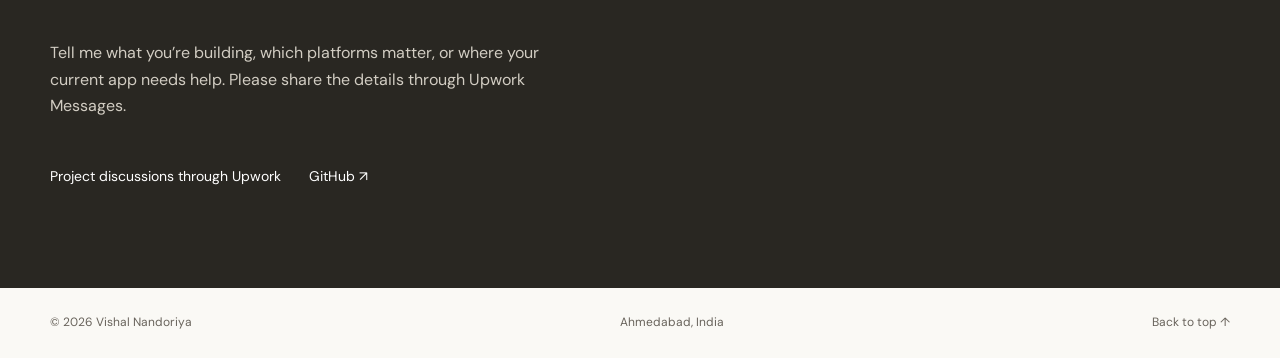
==== commit 6f4f3cb7: "Match Upwork portfolio to main site design" ====
--- a/upwork/index.html
+++ b/upwork/index.html
@@ -1,111 +1,28 @@
 <!doctype html>
 <html lang="en">
 <head>
-  <meta charset="utf-8">
-  <meta name="viewport" content="width=device-width, initial-scale=1">
-  <meta name="theme-color" content="#f8f5ef">
-  <meta name="description" content="Selected mobile engineering work by Vishal Nandoriya: iOS, Android and Flutter apps, services and experience.">
-  <meta property="og:title" content="Vishal Nandoriya | Mobile Engineering Portfolio">
-  <meta property="og:description" content="Mobile engineering services and selected iOS, Android and Flutter project work.">
-  <meta property="og:type" content="website">
-  <link rel="canonical" href="https://vishalnandoriya.github.io/upwork/">
+  <meta charset="utf-8"><meta name="viewport" content="width=device-width, initial-scale=1">
+  <title>Vishal Nandoriya — Mobile Engineering Consultant | iOS, Android & Flutter</title>
+  <meta name="description" content="Vishal Nandoriya is a Mobile Engineering Consultant in Ahmedabad. Explore iOS and Flutter services, shipped mobile work, 12+ years of experience, and ways to discuss a project or role.">
+  <meta name="theme-color" content="#292722">
+  <meta property="og:title" content="Vishal Nandoriya — Mobile Engineering Consultant">
+  <meta property="og:description" content="Mobile engineering for iOS and Android. Explore services, shipped work and experience, then get in touch about a project or role.">
+  <meta property="og:type" content="website"><link rel="canonical" href="https://vishalnandoriya.github.io/upwork/">
   <link rel="icon" href="data:image/svg+xml,%3Csvg xmlns='http://www.w3.org/2000/svg' viewBox='0 0 64 64'%3E%3Crect width='64' height='64' rx='16' fill='%23292722'/%3E%3Ctext x='32' y='42' text-anchor='middle' font-family='Arial' font-weight='bold' font-size='28' fill='%23d6a28b'%3EVN%3C/text%3E%3C/svg%3E">
-  <link rel="stylesheet" href="style.css">
-  <title>Vishal Nandoriya | Mobile Engineering Portfolio</title>
+  <link rel="stylesheet" href="style.css?v=1005-shared-1">
 </head>
 <body>
-  <a class="skip-link" href="#main">Skip to content</a>
-  <header class="site-header">
-    <div class="wrap header-inner">
-      <span class="wordmark" aria-label="Vishal Nandoriya">vn<span>.</span></span>
-      <nav aria-label="Page sections">
-        <a href="#services">Services</a>
-        <a href="#work">Selected work</a>
-        <a href="#experience">Experience</a>
-      </nav>
-      <span class="header-label">MOBILE ENGINEERING PORTFOLIO</span>
-    </div>
-  </header>
-
-  <main id="main">
-    <section class="hero wrap" aria-labelledby="hero-title">
-      <div class="hero-copy">
-        <p class="eyebrow"><span class="eyebrow-mark" aria-hidden="true"></span> VISHAL NANDORIYA · MOBILE ENGINEERING CONSULTANT</p>
-        <h1 id="hero-title">Mobile products,<br><em>built with care.</em></h1>
-        <p class="hero-intro">I help teams build and improve iOS and Android apps. Across 12+ years in mobile engineering, I’ve worked on native iOS and Flutter products—from architecture and integrations to production debugging and store releases.</p>
-        <div class="hero-actions">
-          <a class="button" href="#work">Explore selected work <span aria-hidden="true">↘</span></a>
-          <span>iOS <i aria-hidden="true">/</i> Android <i aria-hidden="true">/</i> Flutter</span>
-        </div>
-      </div>
-      <div class="hero-art" aria-label="Illustration of a mobile product workflow">
-        <div class="art-glow" aria-hidden="true"></div>
-        <div class="art-card" aria-hidden="true">
-          <div class="art-top"><span class="art-logo">vn<span>.</span></span><span>PRODUCT DELIVERY</span></div>
-          <p class="art-overline">MOBILE ENGINEERING</p>
-          <strong>From idea<br>to release.</strong>
-          <div class="art-flow"><span><b>01</b> Plan</span><span><b>02</b> Build</span><span><b>03</b> Ship</span></div>
-          <div class="art-platforms"><span>Swift</span><span>Flutter</span><span>Kotlin</span></div>
-        </div>
-        <div class="art-sticker sticker-one" aria-hidden="true"><span>✳</span> Product thinking</div>
-        <div class="art-sticker sticker-two" aria-hidden="true"><span>↗</span> Release ready</div>
-      </div>
-    </section>
-
-    <div class="proof wrap" aria-label="At a glance">
-      <div><strong>12+</strong><span>Years in mobile engineering</span></div>
-      <div><strong>iOS · Android · Flutter</strong><span>Native and cross-platform delivery</span></div>
-      <div><strong>Production work</strong><span>Logistics, CRM, retail and commerce</span></div>
-    </div>
-
-    <section class="services-section" id="services" aria-labelledby="services-title">
-      <div class="wrap section-pad">
-        <div class="section-head">
-          <div><p class="eyebrow">01 / HOW I CAN HELP</p><h2 id="services-title">Engineering support<br>where it matters.</h2></div>
-          <p>From a new product to an established codebase, I focus on a clear technical approach and dependable delivery.</p>
-        </div>
-        <div class="service-grid">
-          <article><span class="card-number">01</span><h3>Build a mobile app</h3><p>Native iOS development with Swift and SwiftUI, or a shared iOS and Android experience with Flutter.</p></article>
-          <article><span class="card-number">02</span><h3>Improve an existing app</h3><p>Resolve difficult bugs, improve architecture, and deliver integrations such as APIs, maps, payments and VoIP.</p></article>
-          <article><span class="card-number">03</span><h3>Support delivery</h3><p>Technical planning, code quality, testing and release coordination with product and engineering teams.</p></article>
-        </div>
-      </div>
-    </section>
-
-    <section class="work-section wrap section-pad" id="work" aria-labelledby="work-title">
-      <div class="section-head">
-        <div><p class="eyebrow">02 / SELECTED WORK</p><h2 id="work-title">Real products.<br>Real-world challenges.</h2></div>
-        <p>Selected products I’ve contributed to as part of engineering teams. Each represents mobile features and workflows used beyond a demo environment.</p>
-      </div>
-      <div class="work-grid">
-        <article class="work-card tone-green"><div class="work-card-top"><span>LOGISTICS / iOS</span><span>01</span></div><h3>TruKKer Partner</h3><p>iOS feature delivery and production readiness for logistics partner workflows.</p><div class="tags"><span>Swift</span><span>iOS</span><span>Release support</span></div></article>
-        <article class="work-card tone-blue"><div class="work-card-top"><span>CRM / MOBILE</span><span>02</span></div><h3>Salesmate CRM</h3><p>Sales and communication workflows in a mobile CRM, including calling and real-time integrations.</p><div class="tags"><span>Flutter</span><span>Swift</span><span>VoIP</span></div></article>
-        <article class="work-card tone-rose"><div class="work-card-top"><span>RETAIL / iOS</span><span>03</span></div><h3>Harris Teeter</h3><p>Consumer shopping and in-store workflows across a mature retail application.</p><div class="tags"><span>Swift</span><span>Objective-C</span><span>Payments</span></div></article>
-        <article class="work-card tone-sand"><div class="work-card-top"><span>COMMERCE / iOS & ANDROID</span><span>04</span></div><h3>Kaasak</h3><p>A cross-platform commerce experience with checkout, location and multilingual workflows.</p><div class="tags"><span>Flutter</span><span>Dart</span><span>Maps</span></div></article>
-      </div>
-      <div class="games-block" aria-labelledby="games-title">
-        <div><p class="eyebrow">MORE IN THE PORTFOLIO</p><h3 id="games-title">Published Android games</h3><p>Four puzzle titles alongside my product and enterprise app work.</p></div>
-        <ul><li>NumDrop: Brain Puzzle</li><li>Patchle: Grid Puzzle</li><li>Mahjong card: Match puzzle</li><li>Shrink &amp; Grow: Brain Puzzle</li></ul>
-      </div>
-    </section>
-
-    <section class="experience-section" id="experience" aria-labelledby="experience-title">
-      <div class="wrap section-pad experience-layout">
-        <div><p class="eyebrow">03 / EXPERIENCE</p><h2 id="experience-title">Hands-on from<br>planning to release.</h2><p class="experience-intro">Since 2014, my work has spanned product development, team collaboration, technical planning and production support.</p></div>
-        <div class="experience-detail">
-          <div><span>2025 — PRESENT</span><h3>Software Development Engineer III</h3><p>TruKKer Technologies · iOS feature delivery and production stability</p></div>
-          <div><span>2020 — 2024</span><h3>Senior Software Engineer</h3><p>RapidOps Solutions · mobile products across CRM, retail and field operations</p></div>
-          <div class="skills"><span>CORE TOOLKIT</span><p>Swift · SwiftUI · UIKit · Flutter · Dart · Kotlin · REST APIs · Maps · VoIP · CI/CD · App Store and Google Play releases</p></div>
-        </div>
-      </div>
-    </section>
-
-    <section class="closing wrap" aria-labelledby="closing-title">
-      <p class="eyebrow">LET’S DISCUSS YOUR PROJECT</p>
-      <h2 id="closing-title">A clear next step starts<br>with your requirements.</h2>
-      <p>Share your product goals, platforms and current challenge through Upwork Messages. I can help define a practical approach and scope.</p>
-    </section>
-  </main>
-  <footer class="wrap"><span>© 2026 Vishal Nandoriya</span><span>Project communication through Upwork</span><a href="#main">Back to top ↑</a></footer>
-</body>
-</html>
+<a class="skip" href="#main">Skip to content</a>
+<header><div class="nav wrap"><a class="brand" href="#" aria-label="Vishal Nandoriya home">vn<span>.</span></a><nav aria-label="Main navigation"><a href="#expertise">Services</a><a href="#work">Portfolio</a><a href="#experience">Experience</a><a href="#about">About</a></nav><a class="nav-contact" href="#contact">Let’s talk <span aria-hidden="true">↗</span></a></div></header>
+<main id="main">
+<section class="hero wrap" aria-labelledby="hero-title"><div class="hero-copy"><p class="eyebrow">VISHAL NANDORIYA · MOBILE ENGINEERING CONSULTANT</p><h1 id="hero-title">Mobile engineering.<br><span>From idea to release.</span></h1><p class="intro">I help product teams build and improve iOS and Android apps. With 12+ years in mobile engineering, I bring hands-on native iOS and Flutter experience to architecture, integrations, delivery and store releases.</p><div class="actions"><a class="button primary" href="#contact">Discuss a project <span aria-hidden="true">↗</span></a><a class="button outline" href="#work">View portfolio <span aria-hidden="true">↘</span></a></div><p class="hero-note">Based in Ahmedabad, India · iOS · Android · Flutter</p></div><figure class="hero-visual" aria-label="Illustration of a mobile product moving from planning through release"><div class="visual-halo" aria-hidden="true"></div><div class="demo-phone" aria-hidden="true"><div class="demo-screen"><div class="demo-status"><span>9:41</span><span class="demo-island"></span><span>● ● ●</span></div><div class="demo-header"><span class="demo-logo">vn<span>.</span></span><span>PRODUCT SPACE</span></div><p class="demo-kicker">MOBILE DELIVERY</p><h3>Build with<br>clarity.</h3><p class="demo-subtitle">One clear path from product idea to a reliable release.</p><div class="demo-platforms"><span>iOS</span><span>Android</span><span>Flutter</span></div><div class="demo-steps"><div><b>01</b><span><strong>Plan</strong><small>Architecture & scope</small></span><i>✓</i></div><div><b>02</b><span><strong>Build</strong><small>Features & integrations</small></span><i>↗</i></div><div><b>03</b><span><strong>Release</strong><small>Test & publish</small></span><i>↗</i></div></div><div class="demo-bottom"><span>◎</span><span>▦</span><span>◇</span><span>◉</span></div></div></div><div class="visual-note note-left" aria-hidden="true"><span class="note-icon">✳</span><span><strong>Built for both</strong><small>iOS · Android</small></span></div><div class="visual-note note-right" aria-hidden="true"><span class="note-icon">↗</span><span><strong>Ready to ship</strong><small>From plan to release</small></span></div><figcaption>Illustrative mobile workflow</figcaption></figure></section>
+<div class="stats wrap" aria-label="Career overview"><div><strong>12+</strong><span>Years in mobile engineering</span></div><div><strong>iOS · Android · Flutter</strong><span>Native & cross-platform expertise</span></div><div><strong>End to end</strong><span>Architecture through store release</span></div></div>
+<section class="expertise-section" id="expertise"><div class="wrap section"><div class="section-heading"><div><p class="eyebrow">01 / SERVICES</p><h2>Mobile expertise for<br>your next move.</h2></div><p>Work with me on a new mobile app, an existing product or a technical challenge your team needs to solve.</p></div><div class="services"><article><span class="service-number">01</span><h3>Build an iOS & Android app</h3><p>Native iOS development with Swift and SwiftUI, or a shared iOS and Android app with Flutter. I work from requirements and architecture through integrations, testing and store release.</p></article><article><span class="service-number">02</span><h3>Improve an existing product</h3><p>Work through bugs, architecture and maintainability, then deliver features such as payments, VoIP, maps and secure API integrations.</p></article><article><span class="service-number">03</span><h3>Support your engineering team</h3><p>Hands-on technical planning, estimation, code quality, developer mentoring and release coordination with product, design and engineering teams.</p></article></div><div class="engagement"><div><p class="eyebrow">HOW WE START</p><h3>A useful first conversation.</h3></div><p>Tell me where your product stands, which platforms matter and the main challenge. We can clarify the technical approach, priorities and a practical first scope.</p><a class="text-link" href="#contact">Discuss your project ↗</a></div><div class="engineering-notes"><article><p class="eyebrow">AI-ASSISTED DEVELOPMENT</p><h3>Modern tools. Engineering judgment.</h3><p>AI-assisted development is part of my toolkit. My approach keeps architecture decisions, code review and testing at the center, so the focus stays on maintainable software and reliable delivery.</p></article><article><p class="eyebrow">BEYOND IMPLEMENTATION</p><h3>Thinking through the whole product.</h3><p>I connect requirements, architecture, API integrations and release planning. Clear documentation, production debugging and team collaboration help carry a feature from an idea into a working mobile experience.</p></article></div><div class="toolkit"><h3>The technical toolkit</h3><div class="skills-grid"><div><h4>iOS & Apple platforms</h4><p>Swift · SwiftUI · UIKit · Objective-C · Cocoa Touch · Auto Layout · Combine · Swift Concurrency · async/await · Apple frameworks</p></div><div><h4>Android & Flutter</h4><p>Android apps · Flutter · Dart · Cross-platform UI · Native platform integration · Flutter platform channels · Android Studio · iOS & Android delivery</p></div><div><h4>Mobile architecture</h4><p>Clean Architecture · MVVM · MVC · Modular design · SOLID · Dependency injection · State management · Reusable components</p></div><div><h4>App features & integrations</h4><p>REST APIs · JSON · Authentication · Push notifications · Payments · VoIP · Maps & location · Camera & QR/barcode scanning · Multi-language support</p></div><div><h4>Data, quality & security</h4><p>SQLite · Realm · Core Data · SwiftData · Secure API integration · Unit & UI testing · Performance testing · Crashlytics · Debugging</p></div><div><h4>Tools, teamwork & release</h4><p>Git · GitHub · Xcode · Android Studio · SPM · CocoaPods · CI/CD · Xcode Cloud · App Store & Google Play publishing · Jira · Postman · AI-assisted development</p></div></div></div></div></section>
+<section class="section wrap" id="work"><div class="section-heading"><div><p class="eyebrow">02 / PORTFOLIO</p><h2>Mobile products.<br>Real-world challenges.</h2></div><p>A selection of mobile products I’ve contributed to across logistics, CRM, retail and field operations. Explore the app links and project details below.</p></div><div class="portfolio-jumps" aria-label="Browse portfolio"><a href="#featured-projects"><span>01</span> App projects <span aria-hidden="true">↘</span></a><a href="#games"><span>02</span> Android games <span aria-hidden="true">↘</span></a></div><div class="project-grid" id="featured-projects"></div><div class="more-heading"><h3>More mobile projects</h3></div><div class="other-projects" id="other-projects"></div><noscript><p>Enable JavaScript to view the project details and experience timeline.</p></noscript><div class="games-section" id="games"><div class="section-heading"><div><p class="eyebrow">MORE IN THE PORTFOLIO</p><h3>Published Android games</h3></div><p>Four puzzle games alongside my product and enterprise app work. Explore each on Google Play.</p></div><div class="games-grid">
+<article class="game-card"><div class="game-label"><span>Number puzzles</span><span>01</span></div><h3>NumDrop: Brain Puzzle</h3><p>Drop numbers, reach the target and clear the board in a relaxing puzzle game.</p><a href="https://play.google.com/store/apps/details?id=com.cluvextech.numdrop" target="_blank" rel="noopener" aria-label="NumDrop: Brain Puzzle on Google Play">View on Google Play ↗</a></article><article class="game-card"><div class="game-label"><span>Grid & block puzzles</span><span>02</span></div><h3>Patchle: Grid Puzzle</h3><p>Fill the grid with patches across 1,000 block puzzles.</p><a href="https://play.google.com/store/apps/details?id=com.cluvextech.patchle" target="_blank" rel="noopener" aria-label="Patchle: Grid Puzzle on Google Play">View on Google Play ↗</a></article><article class="game-card"><div class="game-label"><span>Tile matching</span><span>03</span></div><h3>Mahjong card: Match puzzle</h3><p>Match card tiles and clear layered boards across 1,000 puzzle levels.</p><a href="https://play.google.com/store/apps/details?id=com.cluvextech.tilecard" target="_blank" rel="noopener" aria-label="Mahjong card: Match puzzle on Google Play">View on Google Play ↗</a></article><article class="game-card"><div class="game-label"><span>Size & logic puzzles</span><span>04</span></div><h3>Shrink & Grow: Brain Puzzle</h3><p>Grow, shrink and solve size-based puzzles on a mountain journey.</p><a href="https://play.google.com/store/apps/details?id=com.cluvextech.shrinkandgrow" target="_blank" rel="noopener" aria-label="Shrink & Grow: Brain Puzzle on Google Play">View on Google Play ↗</a></article></div></div>
+</section>
+<section class="section wrap" id="experience"><div class="section-heading"><div><p class="eyebrow">03 / EXPERIENCE</p><h2>Experience that<br>goes beyond the code.</h2></div></div><div id="timeline" class="timeline"></div></section>
+<section class="about-section section wrap" id="about"><div><p class="eyebrow">04 / ABOUT</p><h2>Engineer.<br>Collaborator.<br>Problem solver.</h2></div><div class="about-copy"><p class="large-copy">I’m Vishal, a mobile engineer based in Ahmedabad, Gujarat. Since 2014, I’ve worked on applications that help people sell, shop, deliver and connect.</p><p>My experience spans hands-on development, scalable architecture, secure integrations and production releases. I also enjoy helping developers grow through mentoring, clear documentation and practical technical guidance.</p><p>I bring the same focus to a new product and an established application: understand the problem, make sound technical decisions, and support the work through delivery.</p><div class="education"><p class="eyebrow">EDUCATION</p><h3>Master of Computer Applications</h3><p>Gujarat Technological University · Rajkot<br>2011–2014 · 8.15 CGPA</p><h3>Bachelor of Computer Applications</h3><p>Saurashtra University · Rajkot<br>2008–2011 · 65.90%</p></div></div></section>
+<section class="contact-section" id="contact"><div class="wrap section"><p class="eyebrow">05 / LET’S CONNECT</p><h2>Have a role in mind?<br>A product to build?<br><span>Let’s talk.</span></h2><p>Tell me what you’re building, which platforms matter, or where your current app needs help. Please share the details through Upwork Messages.</p><div class="contact-links"><span>Project discussions through Upwork</span><a href="https://github.com/VishalNandoriya" target="_blank" rel="noopener">GitHub ↗</a></div></div></section>
+</main><footer class="wrap"><span>© <span id="year">2026</span> Vishal Nandoriya</span><span>Ahmedabad, India</span><a href="#">Back to top ↑</a></footer><script src="../script.js?v=0928-visual-1"></script>
+</body></html>
--- a/upwork/style.css
+++ b/upwork/style.css
@@ -1,130 +1 @@
-@import url('https://fonts.googleapis.com/css2?family=DM+Sans:wght@400;500;600;700&family=Manrope:wght@400;500;600;700;800&display=swap');
-
-:root{--ink:#292722;--muted:#68635b;--paper:#faf9f5;--line:#dedbd2;--rust:#a44f36;--dark:#292722}
-*{box-sizing:border-box}
-html{scroll-behavior:smooth;scroll-padding-top:100px}
-body{margin:0;background:var(--paper);color:var(--ink);font:16px/1.65 'DM Sans',sans-serif}
-a{color:inherit;text-decoration:none}
-a:hover{text-decoration:underline;text-underline-offset:5px}
-a:focus-visible{outline:3px solid var(--rust);outline-offset:5px}
-.wrap{width:min(1160px,calc(100% - 72px));margin-inline:auto}
-.skip-link{position:absolute;left:12px;top:-70px;z-index:30;padding:10px 14px;background:#fff}
-.skip-link:focus{top:12px}
-.site-header{position:sticky;top:0;z-index:20;background:rgba(250,249,245,.96);border-bottom:1px solid var(--line);backdrop-filter:blur(14px)}
-.header-inner{height:78px;display:flex;align-items:center;justify-content:space-between;gap:24px}
-.wordmark{font:800 36px/1 Manrope,sans-serif;letter-spacing:-4px}
-.wordmark span,.art-logo span{color:var(--rust)}
-.site-header nav{display:flex;align-items:center;gap:32px;font-size:14px;font-weight:700}
-.header-label{font-size:10px;font-weight:700;letter-spacing:1.5px;color:var(--muted);white-space:nowrap}
-h1,h2,h3,p{margin-top:0}
-h1,h2,h3{font-family:Manrope,sans-serif;line-height:1.15}
-.eyebrow{font-size:11px;font-weight:700;letter-spacing:2px;line-height:1.5;margin:0 0 22px}
-.eyebrow-mark{display:inline-block;width:9px;height:9px;margin-right:6px;border-radius:50%;background:var(--rust)}
-.hero{display:grid;grid-template-columns:minmax(0,1.25fr) minmax(340px,.75fr);align-items:center;gap:52px;padding-block:90px 74px}
-.hero-copy{max-width:680px}
-.hero h1{font-size:clamp(48px,5.4vw,75px);letter-spacing:-3.8px;margin-bottom:27px}
-.hero h1 em{font:400 1em/1.08 Georgia,'Times New Roman',serif;color:var(--rust)}
-.hero-intro{max-width:590px;font-size:19px;color:var(--muted);line-height:1.7;margin-bottom:32px}
-.hero-actions{display:flex;align-items:center;gap:24px;flex-wrap:wrap}
-.hero-actions>span{color:var(--muted);font-size:13px;font-weight:600;white-space:nowrap}
-.hero-actions i{font-style:normal;padding-inline:6px;color:#b7afa3}
-.button{display:inline-flex;align-items:center;gap:30px;background:var(--rust);color:white;padding:14px 19px;border-radius:6px;font-size:14px;font-weight:700;transition:background .2s,transform .2s}
-.button:hover{background:#873d29;text-decoration:none;transform:translateY(-2px)}
-.hero-art{height:430px;position:relative;isolation:isolate}
-.art-glow{position:absolute;inset:8px -16px 8px;background:radial-gradient(circle,#eac9b6 0,#f3e7dc 45%,transparent 73%);z-index:-1}
-.art-card{position:absolute;width:300px;height:400px;top:14px;left:50%;transform:translateX(-50%) rotate(3deg);border:10px solid #292722;border-radius:36px;background:#fffdf8;box-shadow:0 28px 50px rgba(55,39,29,.19);padding:24px 20px;overflow:hidden}
-.art-top{display:flex;justify-content:space-between;align-items:center;padding-bottom:17px;border-bottom:1px solid #e5ded5;color:#857c70;font-size:9px;font-weight:800;letter-spacing:1.2px}
-.art-logo{font:800 24px/1 Manrope,sans-serif;color:var(--ink);letter-spacing:-2px}
-.art-overline{margin:28px 0 10px;font-size:9px;font-weight:800;letter-spacing:1.7px;color:var(--rust)}
-.art-card strong{font:400 36px/1.04 Georgia,'Times New Roman',serif;letter-spacing:-1.2px}
-.art-flow{display:grid;gap:0;margin-top:25px;border:1px solid #e7dfd6;border-radius:12px;overflow:hidden}
-.art-flow span{padding:8px 12px;font-size:12px;font-weight:700;background:white}
-.art-flow span+span{border-top:1px solid #eee8e1}
-.art-flow b{display:inline-block;margin-right:11px;color:var(--rust);font-size:10px}
-.art-platforms{display:flex;gap:6px;margin-top:18px}
-.art-platforms span{padding:3px 8px;border:1px solid #e2d8ce;border-radius:100px;font-size:9px;font-weight:700}
-.art-sticker{position:absolute;display:flex;align-items:center;gap:8px;padding:11px 13px;border:1px solid #eaded2;border-radius:12px;background:#fffdf9;box-shadow:0 12px 24px rgba(55,39,29,.12);font-size:11px;font-weight:700;white-space:nowrap}
-.art-sticker span{display:grid;place-items:center;width:25px;height:25px;border-radius:8px;background:#f0d6c7;color:var(--rust);font-size:15px}
-.sticker-one{left:-15px;top:102px}.sticker-two{right:-20px;bottom:56px}
-.proof{display:grid;grid-template-columns:repeat(3,minmax(0,1fr));gap:12px;padding-bottom:80px}
-.proof div{display:flex;flex-direction:column;gap:3px;min-height:100px;padding:19px 22px;border:1px solid var(--line);border-radius:13px;background:#fffdf9}
-.proof strong{font:700 22px/1.35 Manrope,sans-serif;letter-spacing:-.7px}
-.proof span{font-size:13px;color:var(--muted)}
-.section-pad{padding-block:86px}
-.section-head{display:flex;justify-content:space-between;align-items:end;gap:42px;margin-bottom:40px}
-.section-head h2,.experience-layout h2,.closing h2{font-size:clamp(36px,4vw,53px);letter-spacing:-2.4px;margin:0}
-.section-head>p{max-width:380px;color:var(--muted);margin:0 0 5px}
-.services-section{background:var(--dark);color:#fffdf8}
-.services-section .section-head>p{color:#d1cbc2}
-.service-grid{display:grid;grid-template-columns:repeat(3,minmax(0,1fr));gap:14px}
-.service-grid article{min-height:260px;padding:28px;border:1px solid #59544c;border-radius:12px;background:#34312b}
-.card-number{font-size:12px;font-weight:700;color:#d6a28b}
-.service-grid h3{font-size:23px;letter-spacing:-.7px;margin:39px 0 16px}
-.service-grid p{color:#d1cbc2;font-size:15px;line-height:1.7;margin:0}
-.work-grid{display:grid;grid-template-columns:repeat(2,minmax(0,1fr));gap:16px}
-.work-card{display:flex;flex-direction:column;min-height:282px;padding:28px;border:1px solid rgba(41,39,34,.1);border-radius:12px}
-.tone-green{background:#e8ece1}.tone-blue{background:#e7eaf2}.tone-rose{background:#f2e6e5}.tone-sand{background:#efe9df}
-.work-card-top{display:flex;justify-content:space-between;gap:14px;font-size:11px;font-weight:800;letter-spacing:1.4px;color:#5f5b54}
-.work-card h3{font-size:28px;letter-spacing:-1px;margin:37px 0 12px}
-.work-card p{max-width:440px;color:#5d5a53;line-height:1.6;margin-bottom:26px}
-.tags{display:flex;flex-wrap:wrap;gap:6px;margin-top:auto}
-.tags span{padding:4px 10px;border:1px solid rgba(41,39,34,.18);border-radius:100px;font-size:11px;font-weight:700;background:rgba(255,255,255,.38)}
-.games-block{display:grid;grid-template-columns:1fr 1fr;gap:30px;align-items:start;margin-top:54px;padding:34px 0 0;border-top:1px solid var(--line)}
-.games-block h3{font-size:28px;letter-spacing:-1px;margin-bottom:12px}
-.games-block p:not(.eyebrow){color:var(--muted);margin-bottom:0}
-.games-block ul{display:grid;grid-template-columns:1fr 1fr;gap:12px 20px;padding:0;margin:4px 0 0;list-style:none}
-.games-block li{border-bottom:1px solid var(--line);padding:0 0 11px;font-size:14px;font-weight:700}
-.experience-section{background:#eee9e1}
-.experience-layout{display:grid;grid-template-columns:1fr 1fr;gap:80px}
-.experience-intro{color:var(--muted);max-width:400px;margin:24px 0 0}
-.experience-detail>div{padding:0 0 24px;margin-bottom:24px;border-bottom:1px solid #d5cec3}
-.experience-detail>div:last-child{margin-bottom:0;border:0;padding-bottom:0}
-.experience-detail span{display:block;color:var(--rust);font-size:11px;font-weight:800;letter-spacing:1.6px;margin-bottom:9px}
-.experience-detail h3{font-size:20px;letter-spacing:-.5px;margin-bottom:5px}
-.experience-detail p{color:var(--muted);font-size:14px;margin:0}
-.closing{text-align:center;padding-block:99px 105px}
-.closing .eyebrow{color:var(--rust)}
-.closing p:last-child{max-width:560px;margin:22px auto 0;color:var(--muted);font-size:17px}
-footer{display:flex;justify-content:space-between;align-items:center;gap:20px;padding-block:22px;border-top:1px solid var(--line);font-size:12px;color:var(--muted)}
-footer a{font-weight:700;color:var(--ink)}
-
-@media(max-width:1000px){
-  .header-label{display:none}
-  .hero{grid-template-columns:1fr;gap:22px;padding-top:72px}
-  .hero-art{width:min(100%,430px);margin-inline:auto}
-  .hero-copy{max-width:760px}
-  .experience-layout{gap:40px}
-}
-@media(max-width:700px){
-  .wrap{width:min(100% - 36px,560px)}
-  .header-inner{height:70px}
-  .site-header nav{gap:15px;font-size:12px}
-  .wordmark{font-size:32px}
-  .hero{padding-block:57px 44px}
-  .hero h1{font-size:clamp(43px,10vw,58px);letter-spacing:-2.4px}
-  .hero-intro{font-size:17px}
-  .hero-art{height:390px;max-width:350px}
-  .art-card{width:260px;height:365px;padding:21px 16px}
-  .art-card strong{font-size:31px}
-  .art-overline{margin-top:21px}
-  .art-flow{margin-top:20px}
-  .sticker-one{left:-3px;top:91px}.sticker-two{right:-4px;bottom:36px}
-  .proof{grid-template-columns:1fr;gap:10px;padding-bottom:58px}
-  .proof div{min-height:0;padding:15px 18px}
-  .section-pad{padding-block:65px}
-  .section-head{display:block;margin-bottom:28px}
-  .section-head>p{margin-top:19px}
-  .service-grid,.work-grid,.games-block,.experience-layout{grid-template-columns:1fr}
-  .service-grid article{min-height:0}
-  .service-grid h3{margin-top:22px}
-  .work-card{min-height:250px}
-  .games-block{gap:22px;margin-top:42px}
-  .closing{padding-block:74px}
-  footer{flex-wrap:wrap}
-}
-@media(max-width:390px){
-  .site-header nav{gap:9px;font-size:11px}
-  .hero-actions{gap:14px}
-  .games-block ul{grid-template-columns:1fr}
-}
-@media(prefers-reduced-motion:reduce){html{scroll-behavior:auto}.button{transition:none}}
+@import url("../style.css");
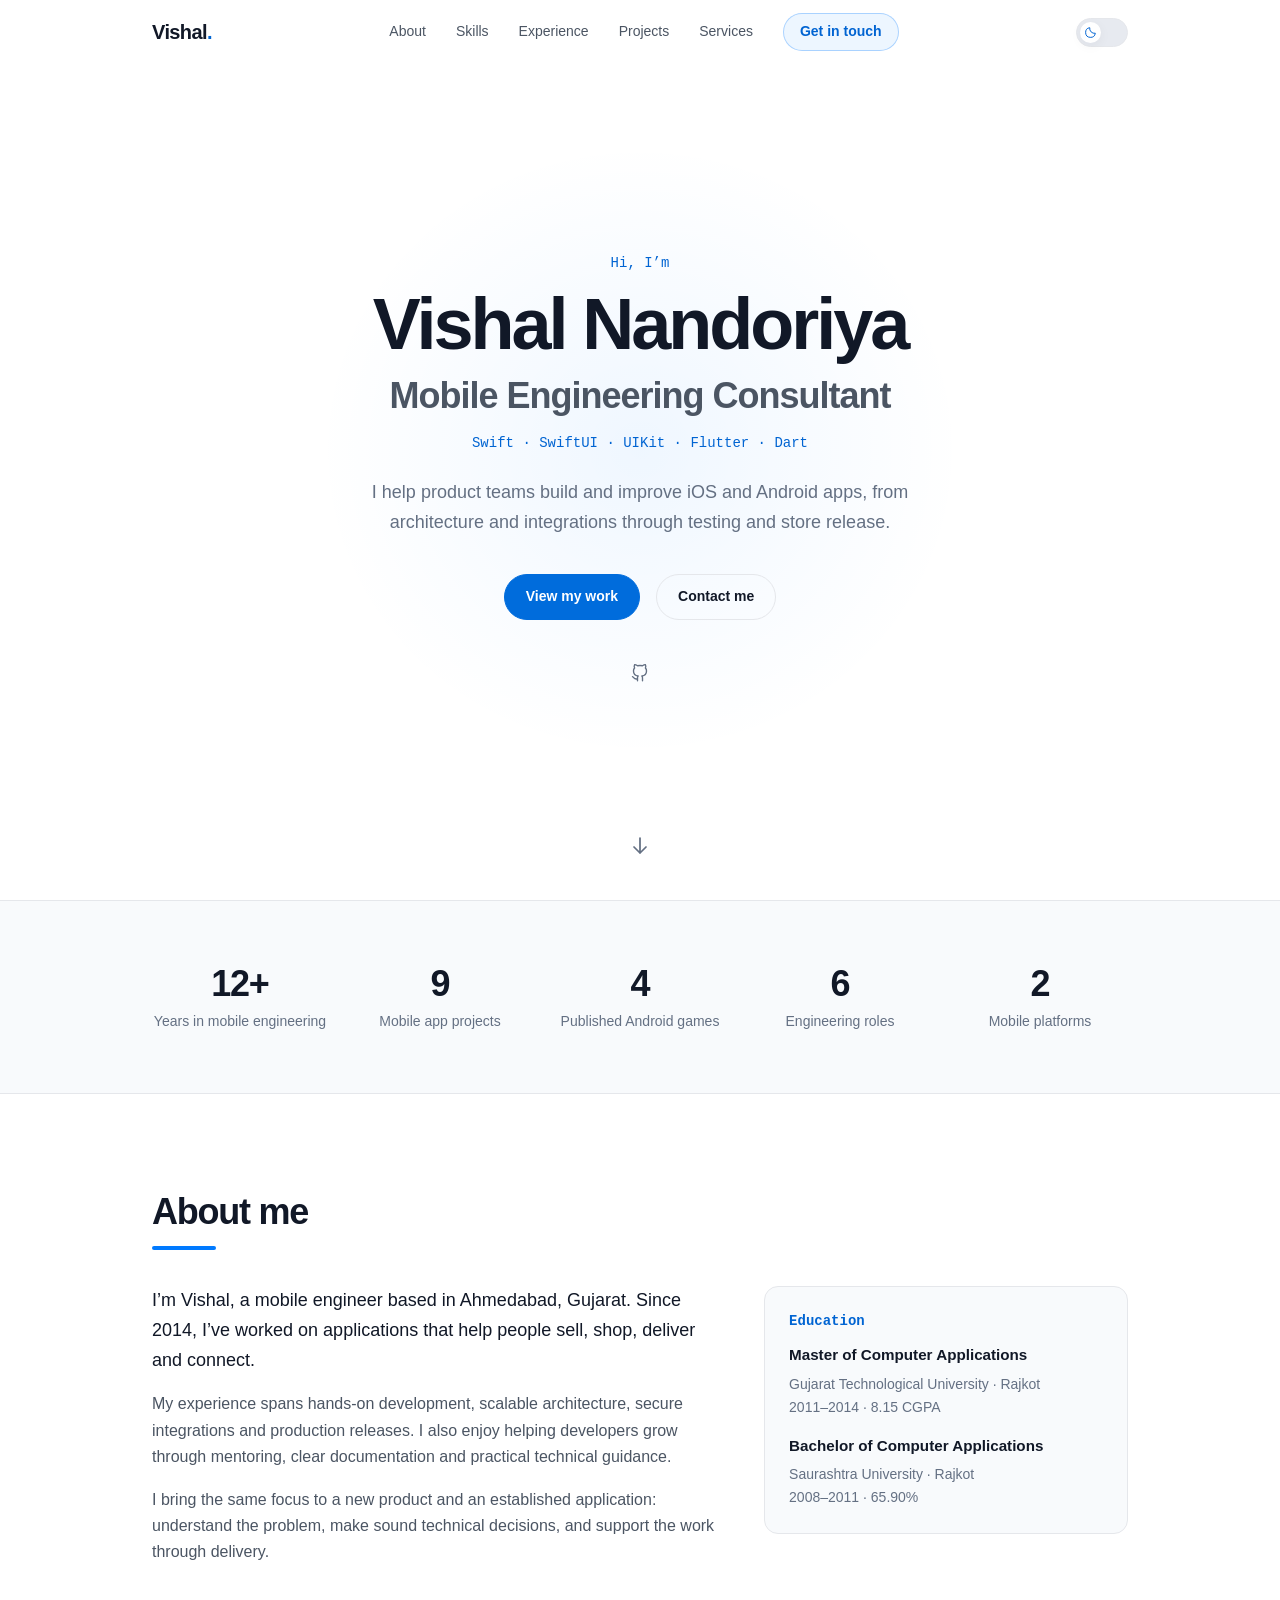
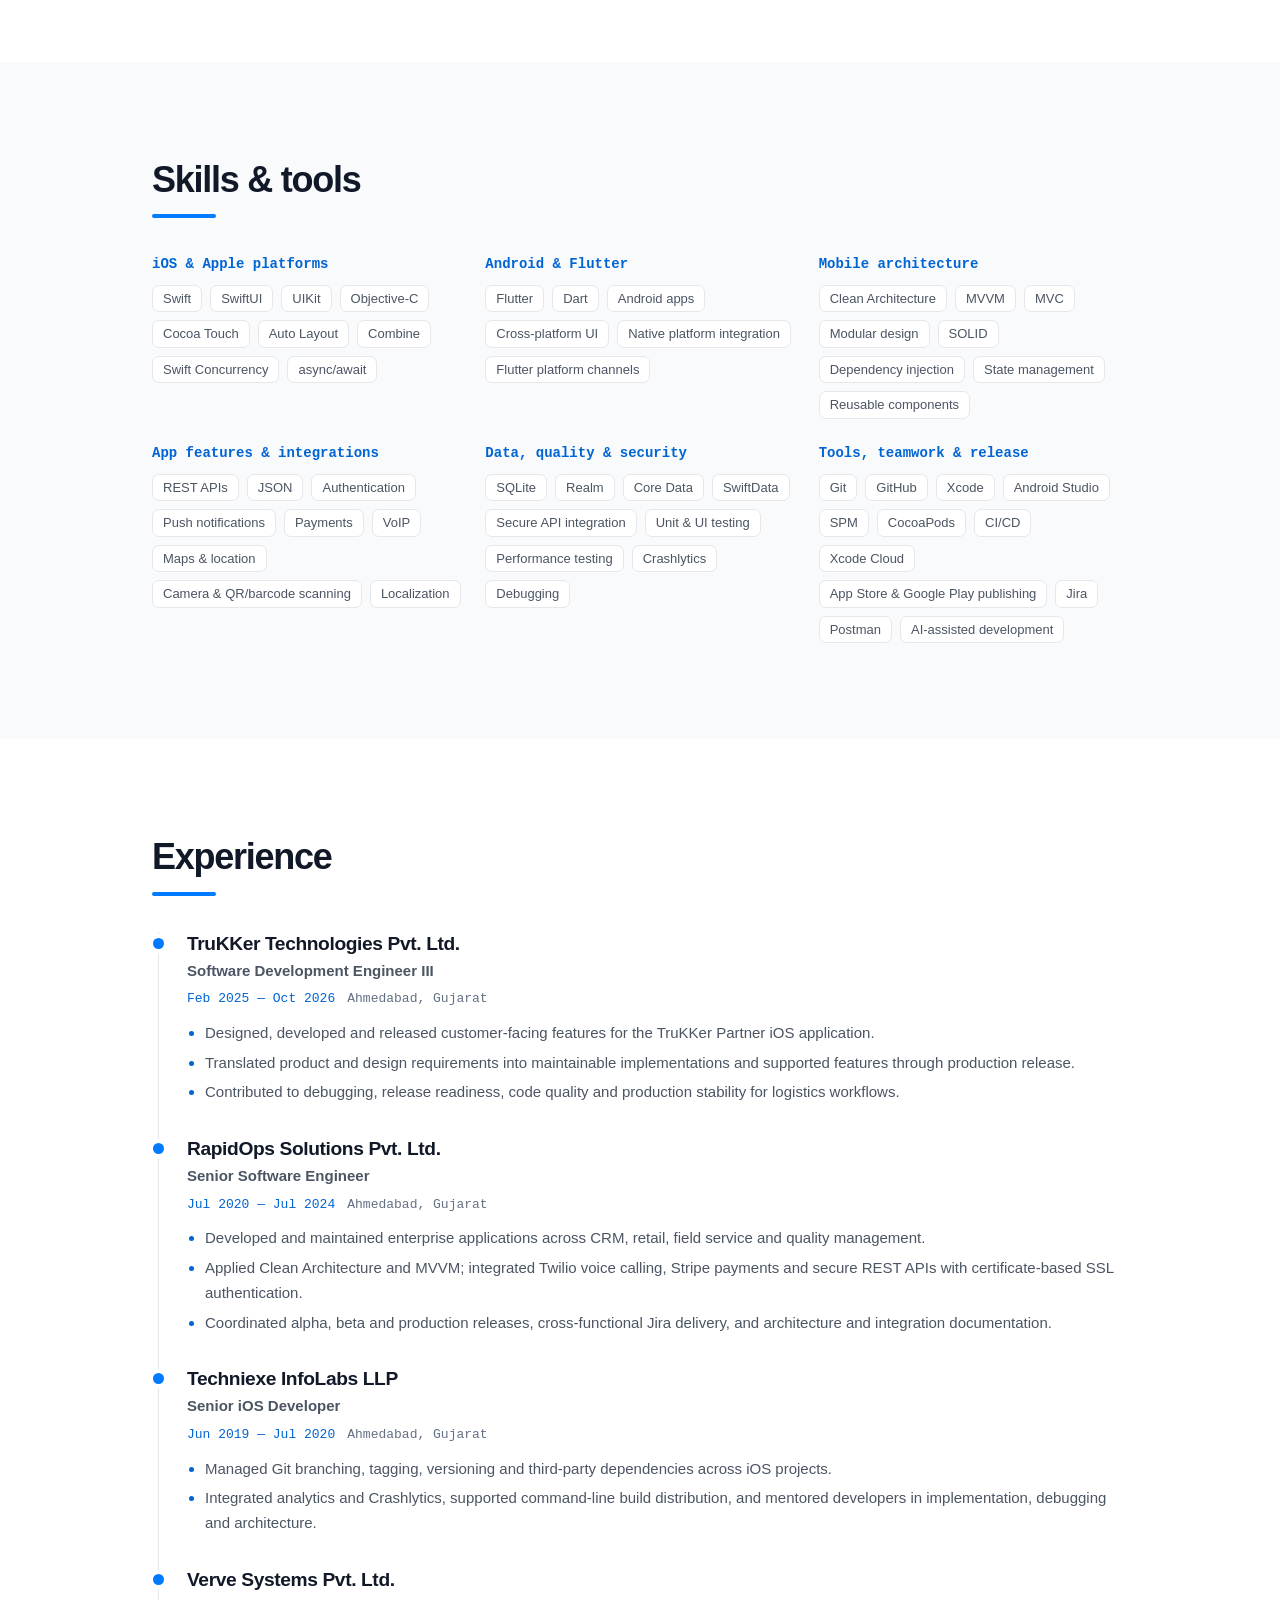
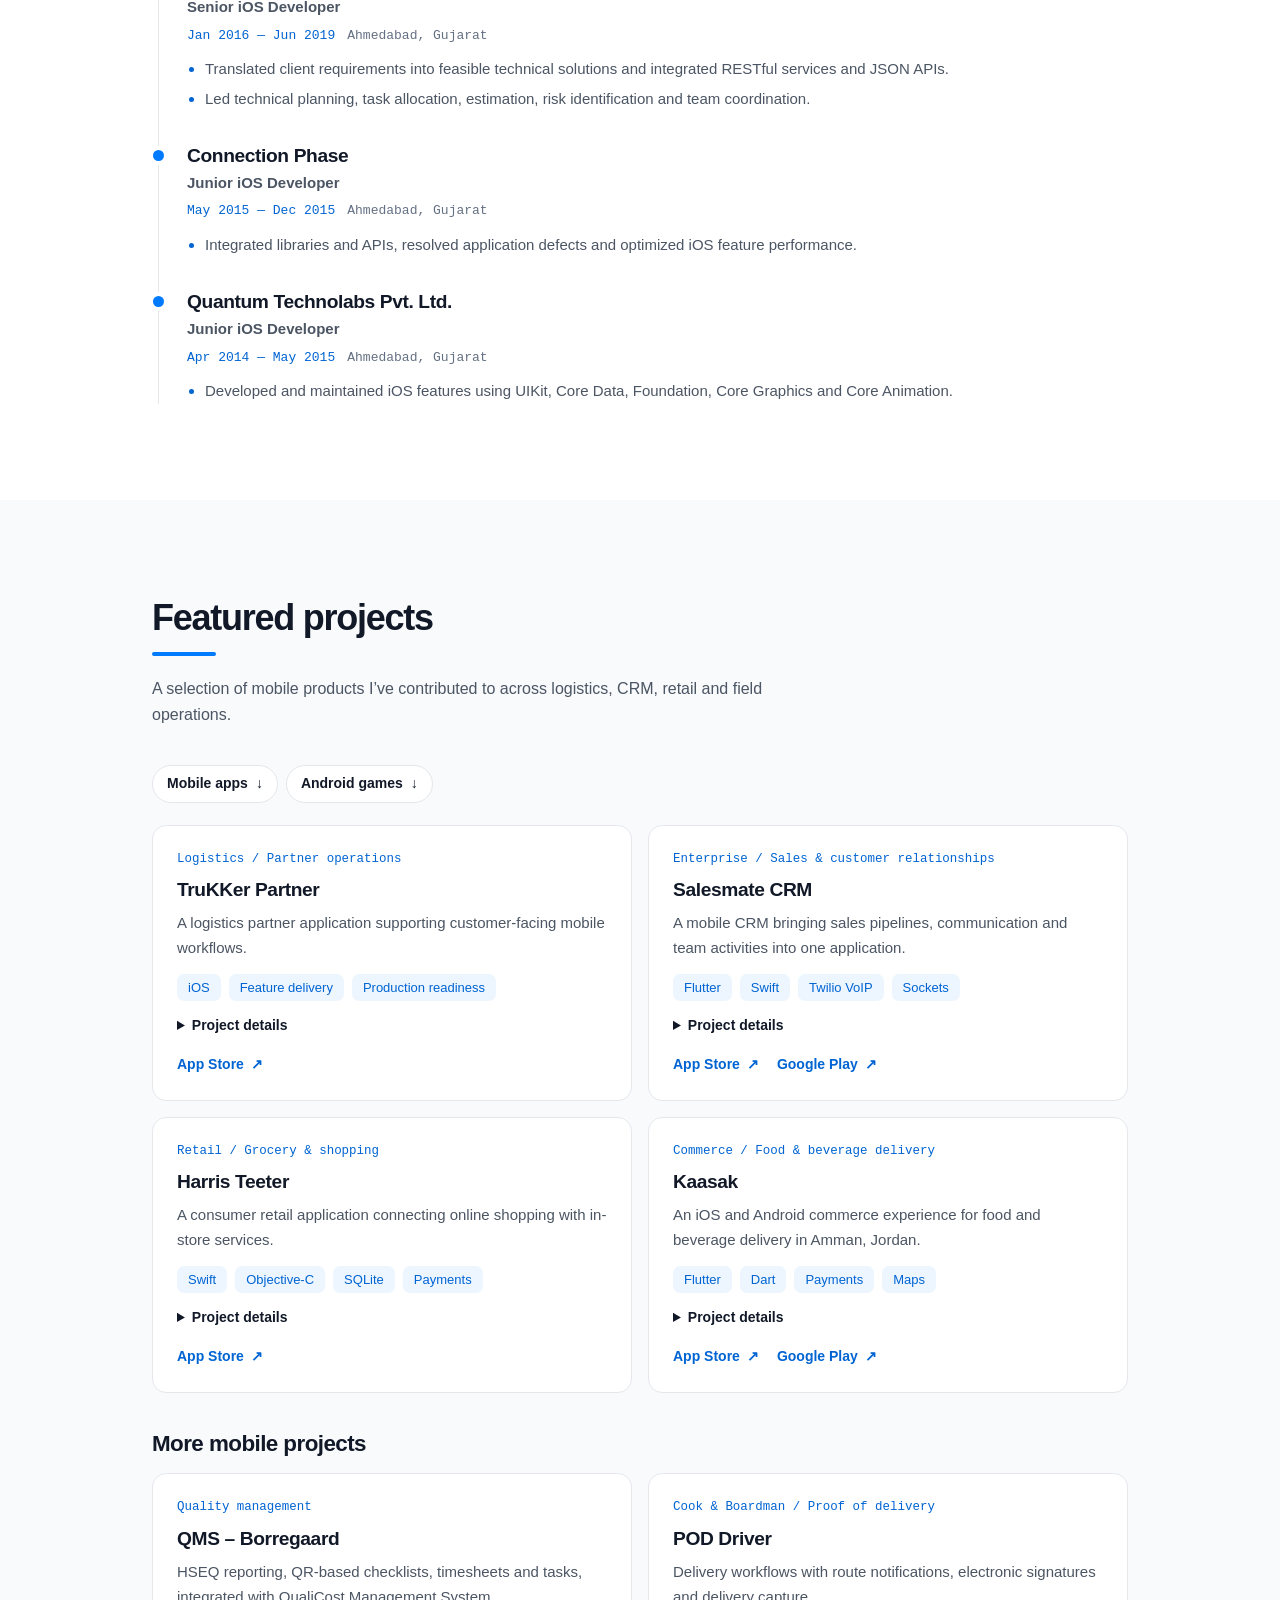
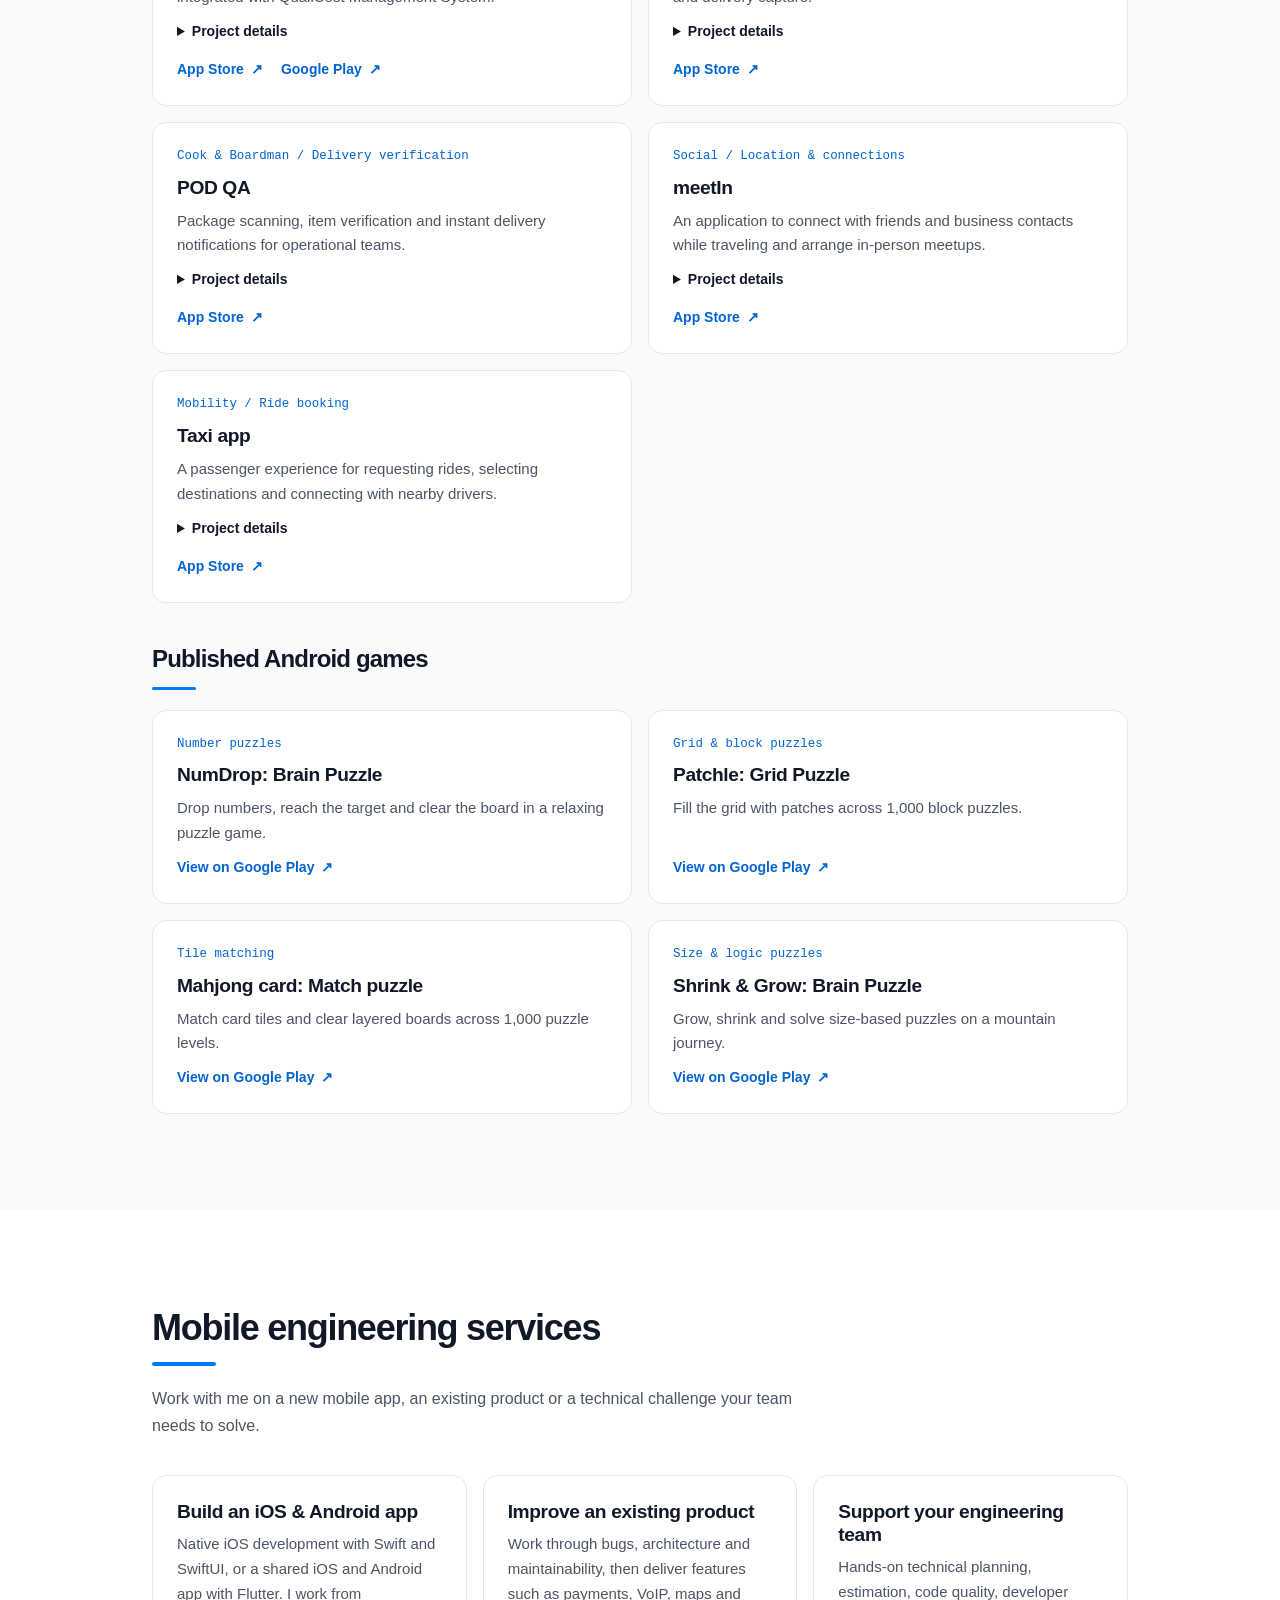
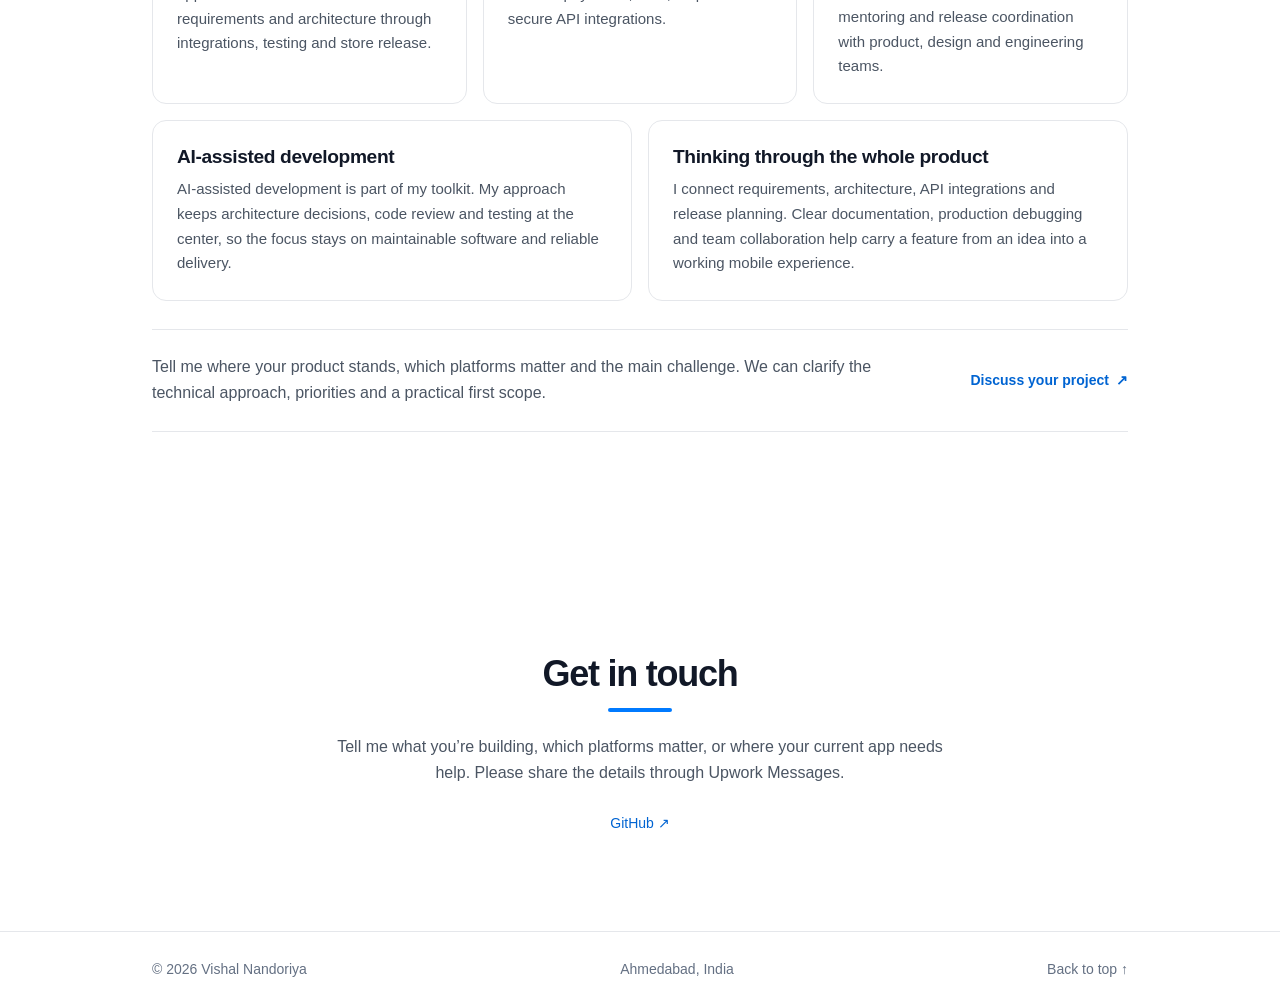
==== commit d8f4ebe1: "Add files via upload" ====
--- a/upwork/index.html
+++ b/upwork/index.html
@@ -1,28 +1,181 @@
 <!doctype html>
 <html lang="en">
 <head>
-  <meta charset="utf-8"><meta name="viewport" content="width=device-width, initial-scale=1">
-  <title>Vishal Nandoriya — Mobile Engineering Consultant | iOS, Android & Flutter</title>
+  <meta charset="utf-8">
+  <meta name="viewport" content="width=device-width, initial-scale=1">
+  <title>Vishal Nandoriya — Mobile Engineering Consultant | iOS, Android &amp; Flutter</title>
   <meta name="description" content="Vishal Nandoriya is a Mobile Engineering Consultant in Ahmedabad. Explore iOS and Flutter services, shipped mobile work, 12+ years of experience, and ways to discuss a project or role.">
-  <meta name="theme-color" content="#292722">
+  <meta name="theme-color" content="#ffffff">
   <meta property="og:title" content="Vishal Nandoriya — Mobile Engineering Consultant">
   <meta property="og:description" content="Mobile engineering for iOS and Android. Explore services, shipped work and experience, then get in touch about a project or role.">
-  <meta property="og:type" content="website"><link rel="canonical" href="https://vishalnandoriya.github.io/upwork/">
-  <link rel="icon" href="data:image/svg+xml,%3Csvg xmlns='http://www.w3.org/2000/svg' viewBox='0 0 64 64'%3E%3Crect width='64' height='64' rx='16' fill='%23292722'/%3E%3Ctext x='32' y='42' text-anchor='middle' font-family='Arial' font-weight='bold' font-size='28' fill='%23d6a28b'%3EVN%3C/text%3E%3C/svg%3E">
-  <link rel="stylesheet" href="style.css?v=1005-shared-1">
+  <meta property="og:type" content="website">
+  <link rel="canonical" href="https://vishalnandoriya.github.io/upwork/">
+  <link rel="icon" href="data:image/svg+xml,%3Csvg xmlns='http://www.w3.org/2000/svg' viewBox='0 0 64 64'%3E%3Crect width='64' height='64' rx='16' fill='%23007aff'/%3E%3Ctext x='32' y='42' text-anchor='middle' font-family='Arial' font-weight='bold' font-size='28' fill='white'%3EVN%3C/text%3E%3C/svg%3E">
+  <script>
+    (() => {
+      let theme;
+      try { theme = localStorage.getItem('portfolio-theme'); } catch {}
+      if (theme !== 'light' && theme !== 'dark') {
+        theme = matchMedia('(prefers-color-scheme: dark)').matches ? 'dark' : 'light';
+      }
+      document.documentElement.dataset.theme = theme;
+      document.querySelector('meta[name="theme-color"]').content = theme === 'dark' ? '#0a0a0a' : '#ffffff';
+    })();
+  </script>
+  <link rel="stylesheet" href="style.css?v=1113-blue">
+  <script src="../script.js?v=1113-blue-2" defer></script>
 </head>
 <body>
-<a class="skip" href="#main">Skip to content</a>
-<header><div class="nav wrap"><a class="brand" href="#" aria-label="Vishal Nandoriya home">vn<span>.</span></a><nav aria-label="Main navigation"><a href="#expertise">Services</a><a href="#work">Portfolio</a><a href="#experience">Experience</a><a href="#about">About</a></nav><a class="nav-contact" href="#contact">Let’s talk <span aria-hidden="true">↗</span></a></div></header>
-<main id="main">
-<section class="hero wrap" aria-labelledby="hero-title"><div class="hero-copy"><p class="eyebrow">VISHAL NANDORIYA · MOBILE ENGINEERING CONSULTANT</p><h1 id="hero-title">Mobile engineering.<br><span>From idea to release.</span></h1><p class="intro">I help product teams build and improve iOS and Android apps. With 12+ years in mobile engineering, I bring hands-on native iOS and Flutter experience to architecture, integrations, delivery and store releases.</p><div class="actions"><a class="button primary" href="#contact">Discuss a project <span aria-hidden="true">↗</span></a><a class="button outline" href="#work">View portfolio <span aria-hidden="true">↘</span></a></div><p class="hero-note">Based in Ahmedabad, India · iOS · Android · Flutter</p></div><figure class="hero-visual" aria-label="Illustration of a mobile product moving from planning through release"><div class="visual-halo" aria-hidden="true"></div><div class="demo-phone" aria-hidden="true"><div class="demo-screen"><div class="demo-status"><span>9:41</span><span class="demo-island"></span><span>● ● ●</span></div><div class="demo-header"><span class="demo-logo">vn<span>.</span></span><span>PRODUCT SPACE</span></div><p class="demo-kicker">MOBILE DELIVERY</p><h3>Build with<br>clarity.</h3><p class="demo-subtitle">One clear path from product idea to a reliable release.</p><div class="demo-platforms"><span>iOS</span><span>Android</span><span>Flutter</span></div><div class="demo-steps"><div><b>01</b><span><strong>Plan</strong><small>Architecture & scope</small></span><i>✓</i></div><div><b>02</b><span><strong>Build</strong><small>Features & integrations</small></span><i>↗</i></div><div><b>03</b><span><strong>Release</strong><small>Test & publish</small></span><i>↗</i></div></div><div class="demo-bottom"><span>◎</span><span>▦</span><span>◇</span><span>◉</span></div></div></div><div class="visual-note note-left" aria-hidden="true"><span class="note-icon">✳</span><span><strong>Built for both</strong><small>iOS · Android</small></span></div><div class="visual-note note-right" aria-hidden="true"><span class="note-icon">↗</span><span><strong>Ready to ship</strong><small>From plan to release</small></span></div><figcaption>Illustrative mobile workflow</figcaption></figure></section>
-<div class="stats wrap" aria-label="Career overview"><div><strong>12+</strong><span>Years in mobile engineering</span></div><div><strong>iOS · Android · Flutter</strong><span>Native & cross-platform expertise</span></div><div><strong>End to end</strong><span>Architecture through store release</span></div></div>
-<section class="expertise-section" id="expertise"><div class="wrap section"><div class="section-heading"><div><p class="eyebrow">01 / SERVICES</p><h2>Mobile expertise for<br>your next move.</h2></div><p>Work with me on a new mobile app, an existing product or a technical challenge your team needs to solve.</p></div><div class="services"><article><span class="service-number">01</span><h3>Build an iOS & Android app</h3><p>Native iOS development with Swift and SwiftUI, or a shared iOS and Android app with Flutter. I work from requirements and architecture through integrations, testing and store release.</p></article><article><span class="service-number">02</span><h3>Improve an existing product</h3><p>Work through bugs, architecture and maintainability, then deliver features such as payments, VoIP, maps and secure API integrations.</p></article><article><span class="service-number">03</span><h3>Support your engineering team</h3><p>Hands-on technical planning, estimation, code quality, developer mentoring and release coordination with product, design and engineering teams.</p></article></div><div class="engagement"><div><p class="eyebrow">HOW WE START</p><h3>A useful first conversation.</h3></div><p>Tell me where your product stands, which platforms matter and the main challenge. We can clarify the technical approach, priorities and a practical first scope.</p><a class="text-link" href="#contact">Discuss your project ↗</a></div><div class="engineering-notes"><article><p class="eyebrow">AI-ASSISTED DEVELOPMENT</p><h3>Modern tools. Engineering judgment.</h3><p>AI-assisted development is part of my toolkit. My approach keeps architecture decisions, code review and testing at the center, so the focus stays on maintainable software and reliable delivery.</p></article><article><p class="eyebrow">BEYOND IMPLEMENTATION</p><h3>Thinking through the whole product.</h3><p>I connect requirements, architecture, API integrations and release planning. Clear documentation, production debugging and team collaboration help carry a feature from an idea into a working mobile experience.</p></article></div><div class="toolkit"><h3>The technical toolkit</h3><div class="skills-grid"><div><h4>iOS & Apple platforms</h4><p>Swift · SwiftUI · UIKit · Objective-C · Cocoa Touch · Auto Layout · Combine · Swift Concurrency · async/await · Apple frameworks</p></div><div><h4>Android & Flutter</h4><p>Android apps · Flutter · Dart · Cross-platform UI · Native platform integration · Flutter platform channels · Android Studio · iOS & Android delivery</p></div><div><h4>Mobile architecture</h4><p>Clean Architecture · MVVM · MVC · Modular design · SOLID · Dependency injection · State management · Reusable components</p></div><div><h4>App features & integrations</h4><p>REST APIs · JSON · Authentication · Push notifications · Payments · VoIP · Maps & location · Camera & QR/barcode scanning · Multi-language support</p></div><div><h4>Data, quality & security</h4><p>SQLite · Realm · Core Data · SwiftData · Secure API integration · Unit & UI testing · Performance testing · Crashlytics · Debugging</p></div><div><h4>Tools, teamwork & release</h4><p>Git · GitHub · Xcode · Android Studio · SPM · CocoaPods · CI/CD · Xcode Cloud · App Store & Google Play publishing · Jira · Postman · AI-assisted development</p></div></div></div></div></section>
-<section class="section wrap" id="work"><div class="section-heading"><div><p class="eyebrow">02 / PORTFOLIO</p><h2>Mobile products.<br>Real-world challenges.</h2></div><p>A selection of mobile products I’ve contributed to across logistics, CRM, retail and field operations. Explore the app links and project details below.</p></div><div class="portfolio-jumps" aria-label="Browse portfolio"><a href="#featured-projects"><span>01</span> App projects <span aria-hidden="true">↘</span></a><a href="#games"><span>02</span> Android games <span aria-hidden="true">↘</span></a></div><div class="project-grid" id="featured-projects"></div><div class="more-heading"><h3>More mobile projects</h3></div><div class="other-projects" id="other-projects"></div><noscript><p>Enable JavaScript to view the project details and experience timeline.</p></noscript><div class="games-section" id="games"><div class="section-heading"><div><p class="eyebrow">MORE IN THE PORTFOLIO</p><h3>Published Android games</h3></div><p>Four puzzle games alongside my product and enterprise app work. Explore each on Google Play.</p></div><div class="games-grid">
-<article class="game-card"><div class="game-label"><span>Number puzzles</span><span>01</span></div><h3>NumDrop: Brain Puzzle</h3><p>Drop numbers, reach the target and clear the board in a relaxing puzzle game.</p><a href="https://play.google.com/store/apps/details?id=com.cluvextech.numdrop" target="_blank" rel="noopener" aria-label="NumDrop: Brain Puzzle on Google Play">View on Google Play ↗</a></article><article class="game-card"><div class="game-label"><span>Grid & block puzzles</span><span>02</span></div><h3>Patchle: Grid Puzzle</h3><p>Fill the grid with patches across 1,000 block puzzles.</p><a href="https://play.google.com/store/apps/details?id=com.cluvextech.patchle" target="_blank" rel="noopener" aria-label="Patchle: Grid Puzzle on Google Play">View on Google Play ↗</a></article><article class="game-card"><div class="game-label"><span>Tile matching</span><span>03</span></div><h3>Mahjong card: Match puzzle</h3><p>Match card tiles and clear layered boards across 1,000 puzzle levels.</p><a href="https://play.google.com/store/apps/details?id=com.cluvextech.tilecard" target="_blank" rel="noopener" aria-label="Mahjong card: Match puzzle on Google Play">View on Google Play ↗</a></article><article class="game-card"><div class="game-label"><span>Size & logic puzzles</span><span>04</span></div><h3>Shrink & Grow: Brain Puzzle</h3><p>Grow, shrink and solve size-based puzzles on a mountain journey.</p><a href="https://play.google.com/store/apps/details?id=com.cluvextech.shrinkandgrow" target="_blank" rel="noopener" aria-label="Shrink & Grow: Brain Puzzle on Google Play">View on Google Play ↗</a></article></div></div>
-</section>
-<section class="section wrap" id="experience"><div class="section-heading"><div><p class="eyebrow">03 / EXPERIENCE</p><h2>Experience that<br>goes beyond the code.</h2></div></div><div id="timeline" class="timeline"></div></section>
-<section class="about-section section wrap" id="about"><div><p class="eyebrow">04 / ABOUT</p><h2>Engineer.<br>Collaborator.<br>Problem solver.</h2></div><div class="about-copy"><p class="large-copy">I’m Vishal, a mobile engineer based in Ahmedabad, Gujarat. Since 2014, I’ve worked on applications that help people sell, shop, deliver and connect.</p><p>My experience spans hands-on development, scalable architecture, secure integrations and production releases. I also enjoy helping developers grow through mentoring, clear documentation and practical technical guidance.</p><p>I bring the same focus to a new product and an established application: understand the problem, make sound technical decisions, and support the work through delivery.</p><div class="education"><p class="eyebrow">EDUCATION</p><h3>Master of Computer Applications</h3><p>Gujarat Technological University · Rajkot<br>2011–2014 · 8.15 CGPA</p><h3>Bachelor of Computer Applications</h3><p>Saurashtra University · Rajkot<br>2008–2011 · 65.90%</p></div></div></section>
-<section class="contact-section" id="contact"><div class="wrap section"><p class="eyebrow">05 / LET’S CONNECT</p><h2>Have a role in mind?<br>A product to build?<br><span>Let’s talk.</span></h2><p>Tell me what you’re building, which platforms matter, or where your current app needs help. Please share the details through Upwork Messages.</p><div class="contact-links"><span>Project discussions through Upwork</span><a href="https://github.com/VishalNandoriya" target="_blank" rel="noopener">GitHub ↗</a></div></div></section>
-</main><footer class="wrap"><span>© <span id="year">2026</span> Vishal Nandoriya</span><span>Ahmedabad, India</span><a href="#">Back to top ↑</a></footer><script src="../script.js?v=0928-visual-1"></script>
-</body></html>
+  <a class="skip" href="#main">Skip to content</a>
+  <header class="site-header">
+    <div class="nav wrap">
+      <a class="brand" href="#home" aria-label="Vishal Nandoriya home">Vishal<span>.</span></a>
+      <button class="menu-toggle" type="button" aria-label="Navigation menu" aria-controls="site-navigation" aria-expanded="false" hidden>
+        <svg width="22" height="22" viewBox="0 0 24 24" fill="none" stroke="currentColor" stroke-width="1.75" stroke-linecap="round" aria-hidden="true"><path d="M4 6h16M4 12h16M4 18h16"/></svg>
+      </button>
+      <nav id="site-navigation" class="site-nav" aria-label="Main navigation">
+        <a href="#about">About</a>
+        <a href="#skills">Skills</a>
+        <a href="#experience">Experience</a>
+        <a href="#work">Projects</a>
+        <a href="#expertise">Services</a>
+        <a class="nav-contact" href="#contact">Get in touch</a>
+      </nav>
+      <button class="theme-toggle" type="button" data-theme-toggle aria-label="Switch to dark mode" hidden>
+        <span class="theme-knob" aria-hidden="true">
+          <svg class="theme-sun" data-theme-icon="sun" width="14" height="14" viewBox="0 0 24 24" fill="none" stroke="currentColor" stroke-width="1.8" stroke-linecap="round"><circle cx="12" cy="12" r="4"/><path d="M12 2v2m0 16v2M4.93 4.93l1.42 1.42m11.3 11.3 1.42 1.42M2 12h2m16 0h2M4.93 19.07l1.42-1.42m11.3-11.3 1.42-1.42"/></svg>
+          <svg class="theme-moon" data-theme-icon="moon" width="14" height="14" viewBox="0 0 24 24" fill="none" stroke="currentColor" stroke-width="1.8" stroke-linejoin="round"><path d="M20.9 13.4A9 9 0 0 1 10.6 3.1 9 9 0 1 0 20.9 13.4Z"/></svg>
+        </span>
+        <span class="sr-only" data-theme-label>Switch to dark mode</span>
+      </button>
+    </div>
+  </header>
+
+  <main id="main">
+    <section id="home" class="hero" aria-labelledby="hero-title">
+      <div class="hero-copy wrap">
+        <p class="eyebrow">Hi, I’m</p>
+        <h1 id="hero-title" class="hero-name">Vishal Nandoriya</h1>
+        <p class="hero-role">Mobile Engineering Consultant</p>
+        <p class="hero-stack">Swift · SwiftUI · UIKit · Flutter · Dart</p>
+        <p class="intro">I help product teams build and improve iOS and Android apps, from architecture and integrations through testing and store release.</p>
+        <div class="actions">
+          <a class="button primary" href="#work">View my work</a>
+          <a class="button outline" href="#contact">Contact me</a>
+        </div>
+        <div class="social-links" aria-label="Social and contact links">
+          <a href="https://github.com/VishalNandoriya" target="_blank" rel="noopener" aria-label="GitHub"><svg width="21" height="21" viewBox="0 0 24 24" fill="none" stroke="currentColor" stroke-width="1.65" stroke-linecap="round" stroke-linejoin="round" aria-hidden="true"><path d="M9 19c-4.3 1.3-4.3-2.2-6-2.7m12 5v-3.4a3 3 0 0 0-.8-2.3c2.7-.3 5.6-1.3 5.6-6A4.7 4.7 0 0 0 18.5 6 4.4 4.4 0 0 0 18.4 2S17.4 1.7 15 3.3a13.4 13.4 0 0 0-6 0C6.6 1.7 5.6 2 5.6 2a4.4 4.4 0 0 0-.1 4 4.7 4.7 0 0 0-1.3 3.6c0 4.7 2.9 5.7 5.6 6a3 3 0 0 0-.8 2.3v3.4"/></svg></a>
+        </div>
+      </div>
+      <a class="scroll-cue" href="#about" aria-label="Scroll to About"><svg width="24" height="24" viewBox="0 0 24 24" fill="none" stroke="currentColor" stroke-width="1.75" stroke-linecap="round" stroke-linejoin="round" aria-hidden="true"><path d="M12 4v15m-6-6 6 6 6-6"/></svg></a>
+    </section>
+
+    <div class="stats-band">
+      <div class="stats wrap" aria-label="Career overview">
+        <div><strong>12+</strong><span>Years in mobile engineering</span></div>
+        <div><strong>9</strong><span>Mobile app projects</span></div>
+        <div><strong>4</strong><span>Published Android games</span></div>
+        <div><strong>6</strong><span>Engineering roles</span></div>
+        <div><strong>2</strong><span>Mobile platforms</span></div>
+      </div>
+    </div>
+
+    <section class="section wrap" id="about">
+      <div class="section-heading"><h2>About me</h2></div>
+      <div class="about-grid">
+        <div class="about-copy">
+          <p class="large-copy">I’m Vishal, a mobile engineer based in Ahmedabad, Gujarat. Since 2014, I’ve worked on applications that help people sell, shop, deliver and connect.</p>
+          <p>My experience spans hands-on development, scalable architecture, secure integrations and production releases. I also enjoy helping developers grow through mentoring, clear documentation and practical technical guidance.</p>
+          <p>I bring the same focus to a new product and an established application: understand the problem, make sound technical decisions, and support the work through delivery.</p>
+        </div>
+        <div class="education">
+          <h3>Education</h3>
+          <h4>Master of Computer Applications</h4>
+          <p>Gujarat Technological University · Rajkot<br>2011–2014 · 8.15 CGPA</p>
+          <h4>Bachelor of Computer Applications</h4>
+          <p>Saurashtra University · Rajkot<br>2008–2011 · 65.90%</p>
+        </div>
+      </div>
+    </section>
+
+    <section class="section-alt" id="skills">
+      <div class="section wrap">
+        <div class="section-heading"><h2>Skills &amp; tools</h2></div>
+        <div class="skills-grid">
+          <article><h3>iOS &amp; Apple platforms</h3><div class="tags"><span>Swift</span><span>SwiftUI</span><span>UIKit</span><span>Objective-C</span><span>Cocoa Touch</span><span>Auto Layout</span><span>Combine</span><span>Swift Concurrency</span><span>async/await</span></div></article>
+          <article><h3>Android &amp; Flutter</h3><div class="tags"><span>Flutter</span><span>Dart</span><span>Android apps</span><span>Cross-platform UI</span><span>Native platform integration</span><span>Flutter platform channels</span></div></article>
+          <article><h3>Mobile architecture</h3><div class="tags"><span>Clean Architecture</span><span>MVVM</span><span>MVC</span><span>Modular design</span><span>SOLID</span><span>Dependency injection</span><span>State management</span><span>Reusable components</span></div></article>
+          <article><h3>App features &amp; integrations</h3><div class="tags"><span>REST APIs</span><span>JSON</span><span>Authentication</span><span>Push notifications</span><span>Payments</span><span>VoIP</span><span>Maps &amp; location</span><span>Camera &amp; QR/barcode scanning</span><span>Localization</span></div></article>
+          <article><h3>Data, quality &amp; security</h3><div class="tags"><span>SQLite</span><span>Realm</span><span>Core Data</span><span>SwiftData</span><span>Secure API integration</span><span>Unit &amp; UI testing</span><span>Performance testing</span><span>Crashlytics</span><span>Debugging</span></div></article>
+          <article><h3>Tools, teamwork &amp; release</h3><div class="tags"><span>Git</span><span>GitHub</span><span>Xcode</span><span>Android Studio</span><span>SPM</span><span>CocoaPods</span><span>CI/CD</span><span>Xcode Cloud</span><span>App Store &amp; Google Play publishing</span><span>Jira</span><span>Postman</span><span>AI-assisted development</span></div></article>
+        </div>
+      </div>
+    </section>
+
+    <section class="section wrap" id="experience">
+      <div class="section-heading"><h2>Experience</h2></div>
+      <div id="timeline" class="timeline"></div>
+    </section>
+
+    <section class="section-alt" id="work">
+      <div class="section wrap">
+        <div class="section-heading">
+          <h2>Featured projects</h2>
+          <p>A selection of mobile products I’ve contributed to across logistics, CRM, retail and field operations.</p>
+        </div>
+        <nav class="portfolio-jumps" aria-label="Browse portfolio">
+          <a href="#featured-projects">Mobile apps <span aria-hidden="true">↓</span></a>
+          <a href="#games">Android games <span aria-hidden="true">↓</span></a>
+        </nav>
+        <div class="project-grid" id="featured-projects"></div>
+        <div class="more-heading"><h3>More mobile projects</h3></div>
+        <div class="project-grid" id="other-projects"></div>
+        <noscript><p>Enable JavaScript to view the project details and experience timeline.</p></noscript>
+        <section class="games-section" id="games">
+          <div class="section-heading"><h2>Published Android games</h2></div>
+          <div class="games-grid">
+            <article class="game-card"><p class="project-category">Number puzzles</p><h3>NumDrop: Brain Puzzle</h3><p>Drop numbers, reach the target and clear the board in a relaxing puzzle game.</p><a href="https://play.google.com/store/apps/details?id=com.cluvextech.numdrop" target="_blank" rel="noopener" aria-label="NumDrop: Brain Puzzle on Google Play">View on Google Play <span aria-hidden="true">↗</span></a></article>
+            <article class="game-card"><p class="project-category">Grid &amp; block puzzles</p><h3>Patchle: Grid Puzzle</h3><p>Fill the grid with patches across 1,000 block puzzles.</p><a href="https://play.google.com/store/apps/details?id=com.cluvextech.patchle" target="_blank" rel="noopener" aria-label="Patchle: Grid Puzzle on Google Play">View on Google Play <span aria-hidden="true">↗</span></a></article>
+            <article class="game-card"><p class="project-category">Tile matching</p><h3>Mahjong card: Match puzzle</h3><p>Match card tiles and clear layered boards across 1,000 puzzle levels.</p><a href="https://play.google.com/store/apps/details?id=com.cluvextech.tilecard" target="_blank" rel="noopener" aria-label="Mahjong card: Match puzzle on Google Play">View on Google Play <span aria-hidden="true">↗</span></a></article>
+            <article class="game-card"><p class="project-category">Size &amp; logic puzzles</p><h3>Shrink &amp; Grow: Brain Puzzle</h3><p>Grow, shrink and solve size-based puzzles on a mountain journey.</p><a href="https://play.google.com/store/apps/details?id=com.cluvextech.shrinkandgrow" target="_blank" rel="noopener" aria-label="Shrink &amp; Grow: Brain Puzzle on Google Play">View on Google Play <span aria-hidden="true">↗</span></a></article>
+          </div>
+        </section>
+      </div>
+    </section>
+
+    <section class="section wrap" id="expertise">
+      <div class="section-heading">
+        <h2>Mobile engineering services</h2>
+        <p>Work with me on a new mobile app, an existing product or a technical challenge your team needs to solve.</p>
+      </div>
+      <div class="services">
+        <article><h3>Build an iOS &amp; Android app</h3><p>Native iOS development with Swift and SwiftUI, or a shared iOS and Android app with Flutter. I work from requirements and architecture through integrations, testing and store release.</p></article>
+        <article><h3>Improve an existing product</h3><p>Work through bugs, architecture and maintainability, then deliver features such as payments, VoIP, maps and secure API integrations.</p></article>
+        <article><h3>Support your engineering team</h3><p>Hands-on technical planning, estimation, code quality, developer mentoring and release coordination with product, design and engineering teams.</p></article>
+      </div>
+      <div class="engineering-notes">
+        <article><h3>AI-assisted development</h3><p>AI-assisted development is part of my toolkit. My approach keeps architecture decisions, code review and testing at the center, so the focus stays on maintainable software and reliable delivery.</p></article>
+        <article><h3>Thinking through the whole product</h3><p>I connect requirements, architecture, API integrations and release planning. Clear documentation, production debugging and team collaboration help carry a feature from an idea into a working mobile experience.</p></article>
+      </div>
+      <div class="engagement">
+        <p>Tell me where your product stands, which platforms matter and the main challenge. We can clarify the technical approach, priorities and a practical first scope.</p>
+        <a class="text-link" href="#contact">Discuss your project <span aria-hidden="true">↗</span></a>
+      </div>
+    </section>
+
+    <section class="contact-section" id="contact">
+      <div class="section wrap">
+        <div class="section-heading"><h2>Get in touch</h2></div>
+        <p>Tell me what you’re building, which platforms matter, or where your current app needs help. Please share the details through Upwork Messages.</p>
+        <div class="contact-links">
+          <a href="https://github.com/VishalNandoriya" target="_blank" rel="noopener">GitHub <span aria-hidden="true">↗</span></a>
+        </div>
+      </div>
+    </section>
+  </main>
+
+  <footer class="site-footer">
+    <div class="wrap"><span>© <span id="year">2026</span> Vishal Nandoriya</span><span>Ahmedabad, India</span><a href="#home">Back to top <span aria-hidden="true">↑</span></a></div>
+  </footer>
+</body>
+</html>
--- a/upwork/style.css
+++ b/upwork/style.css
@@ -1 +1 @@
-@import url("../style.css");
+@import url("../style.css?v=1113-blue");
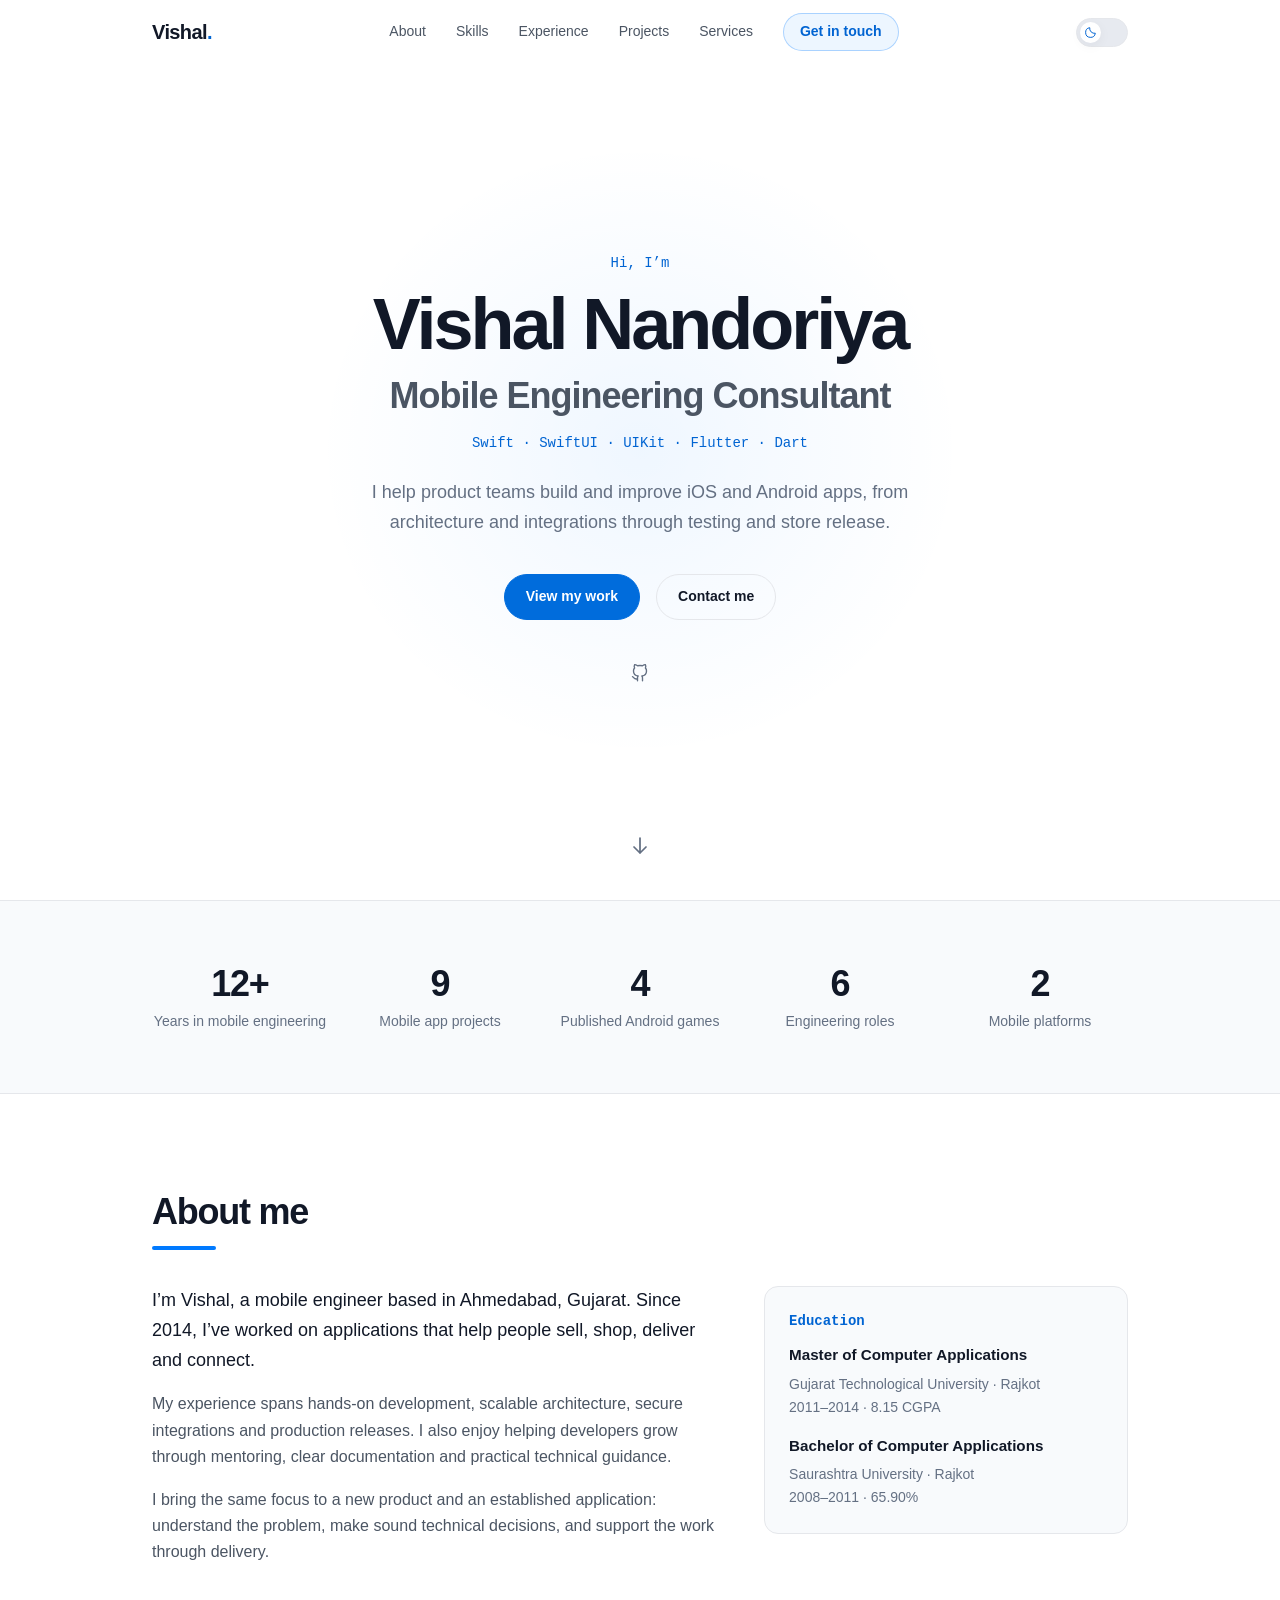
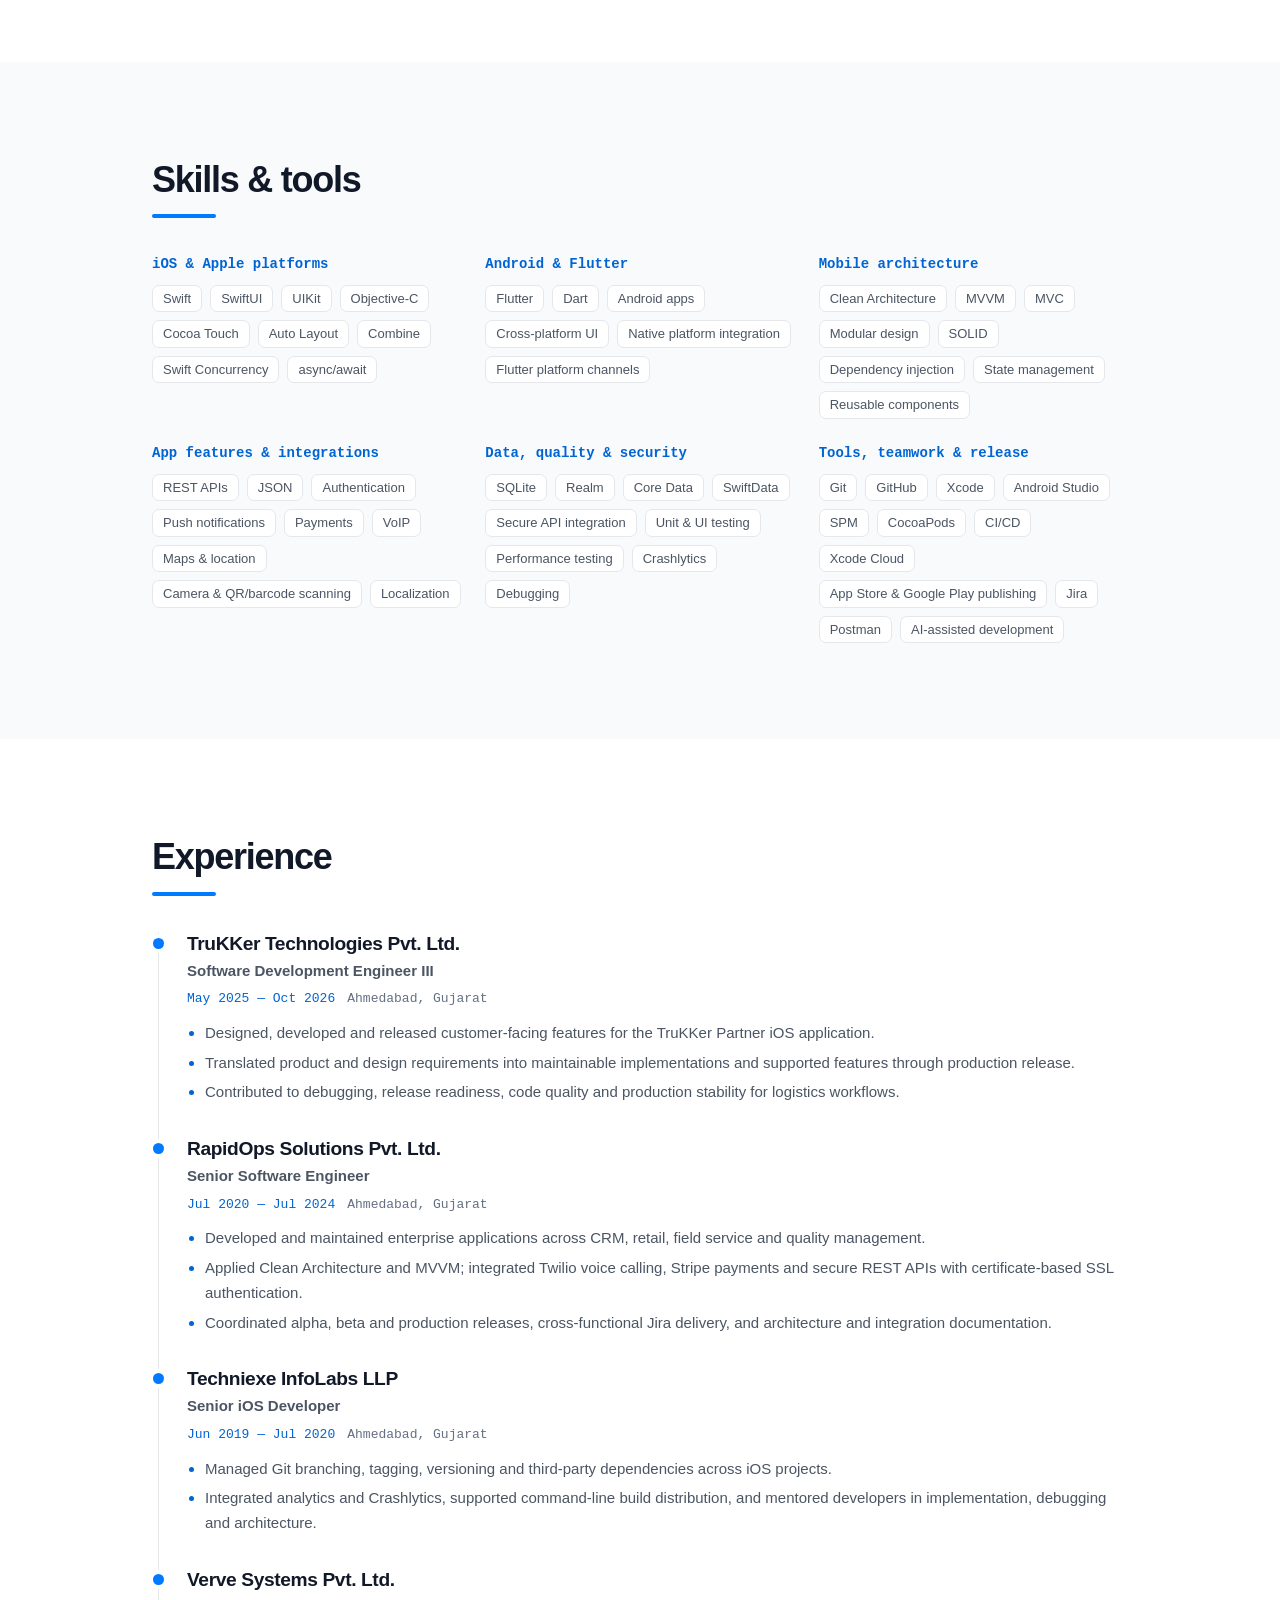
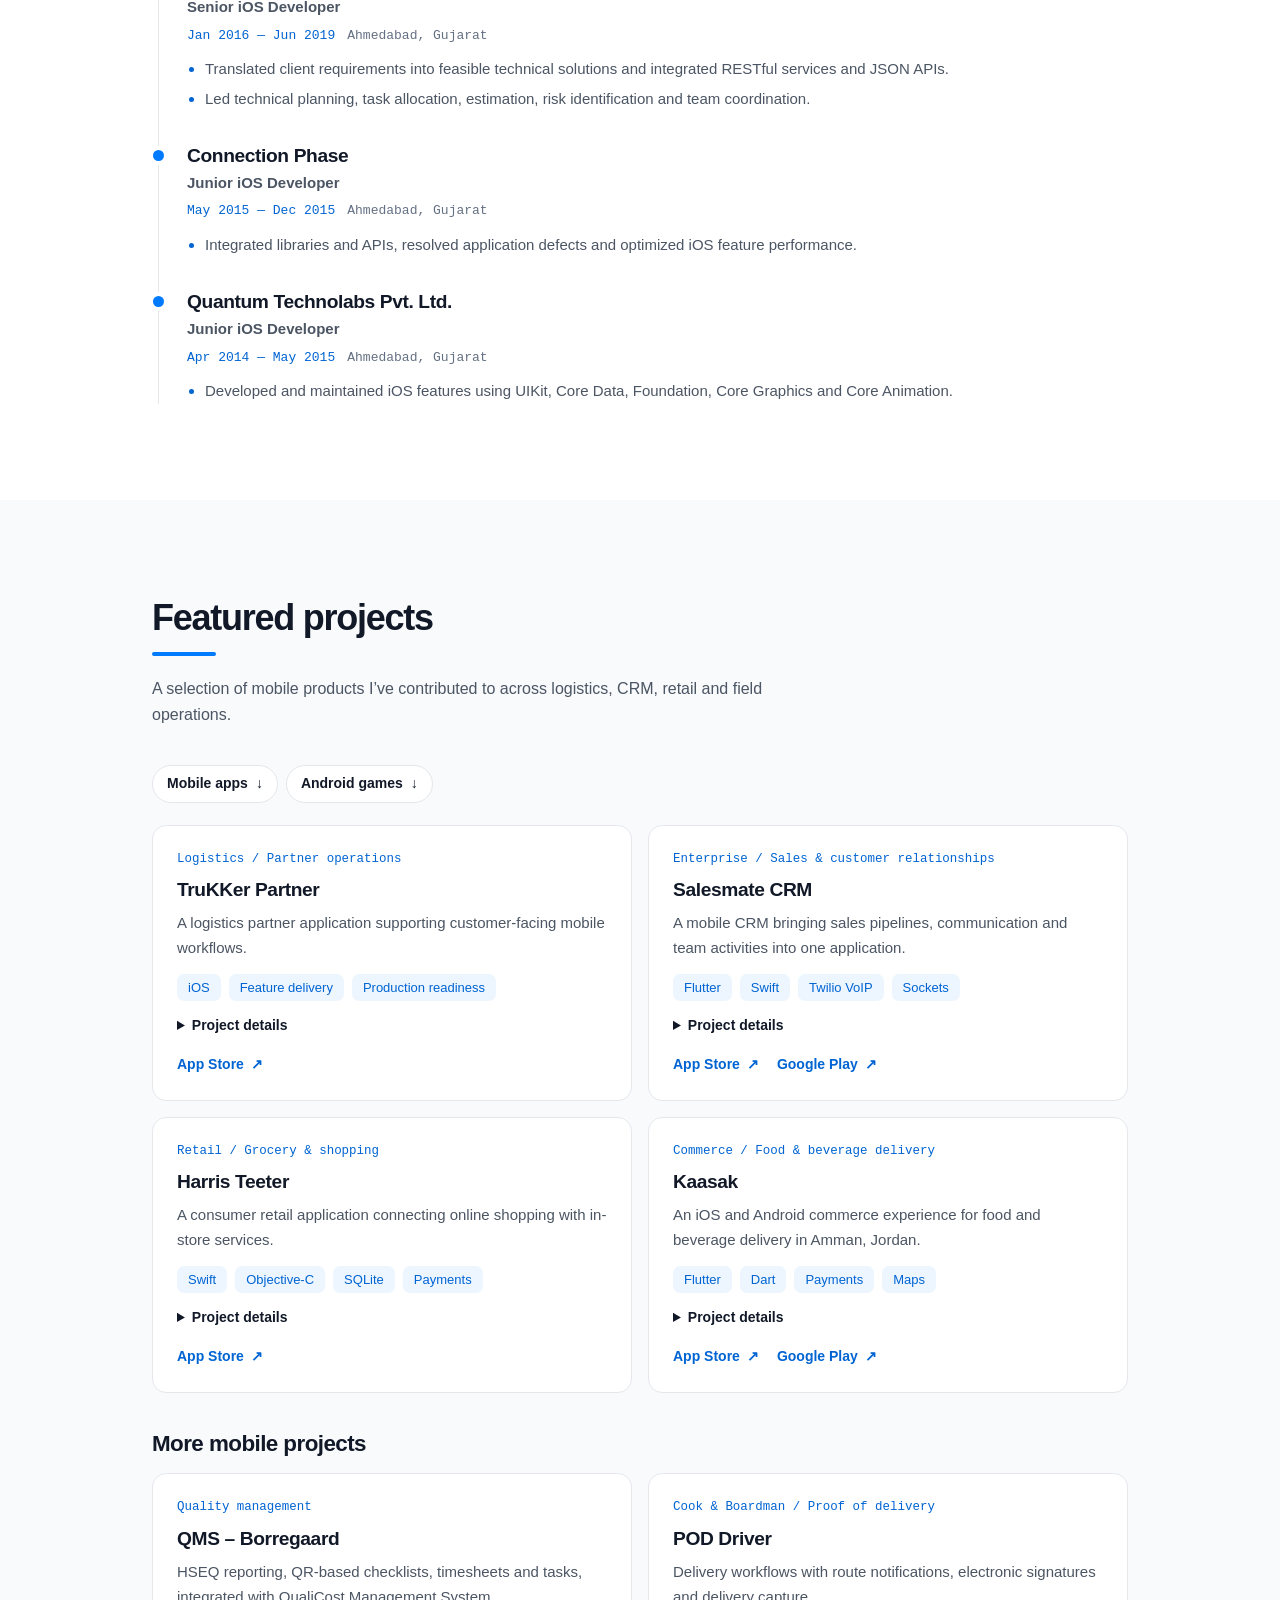
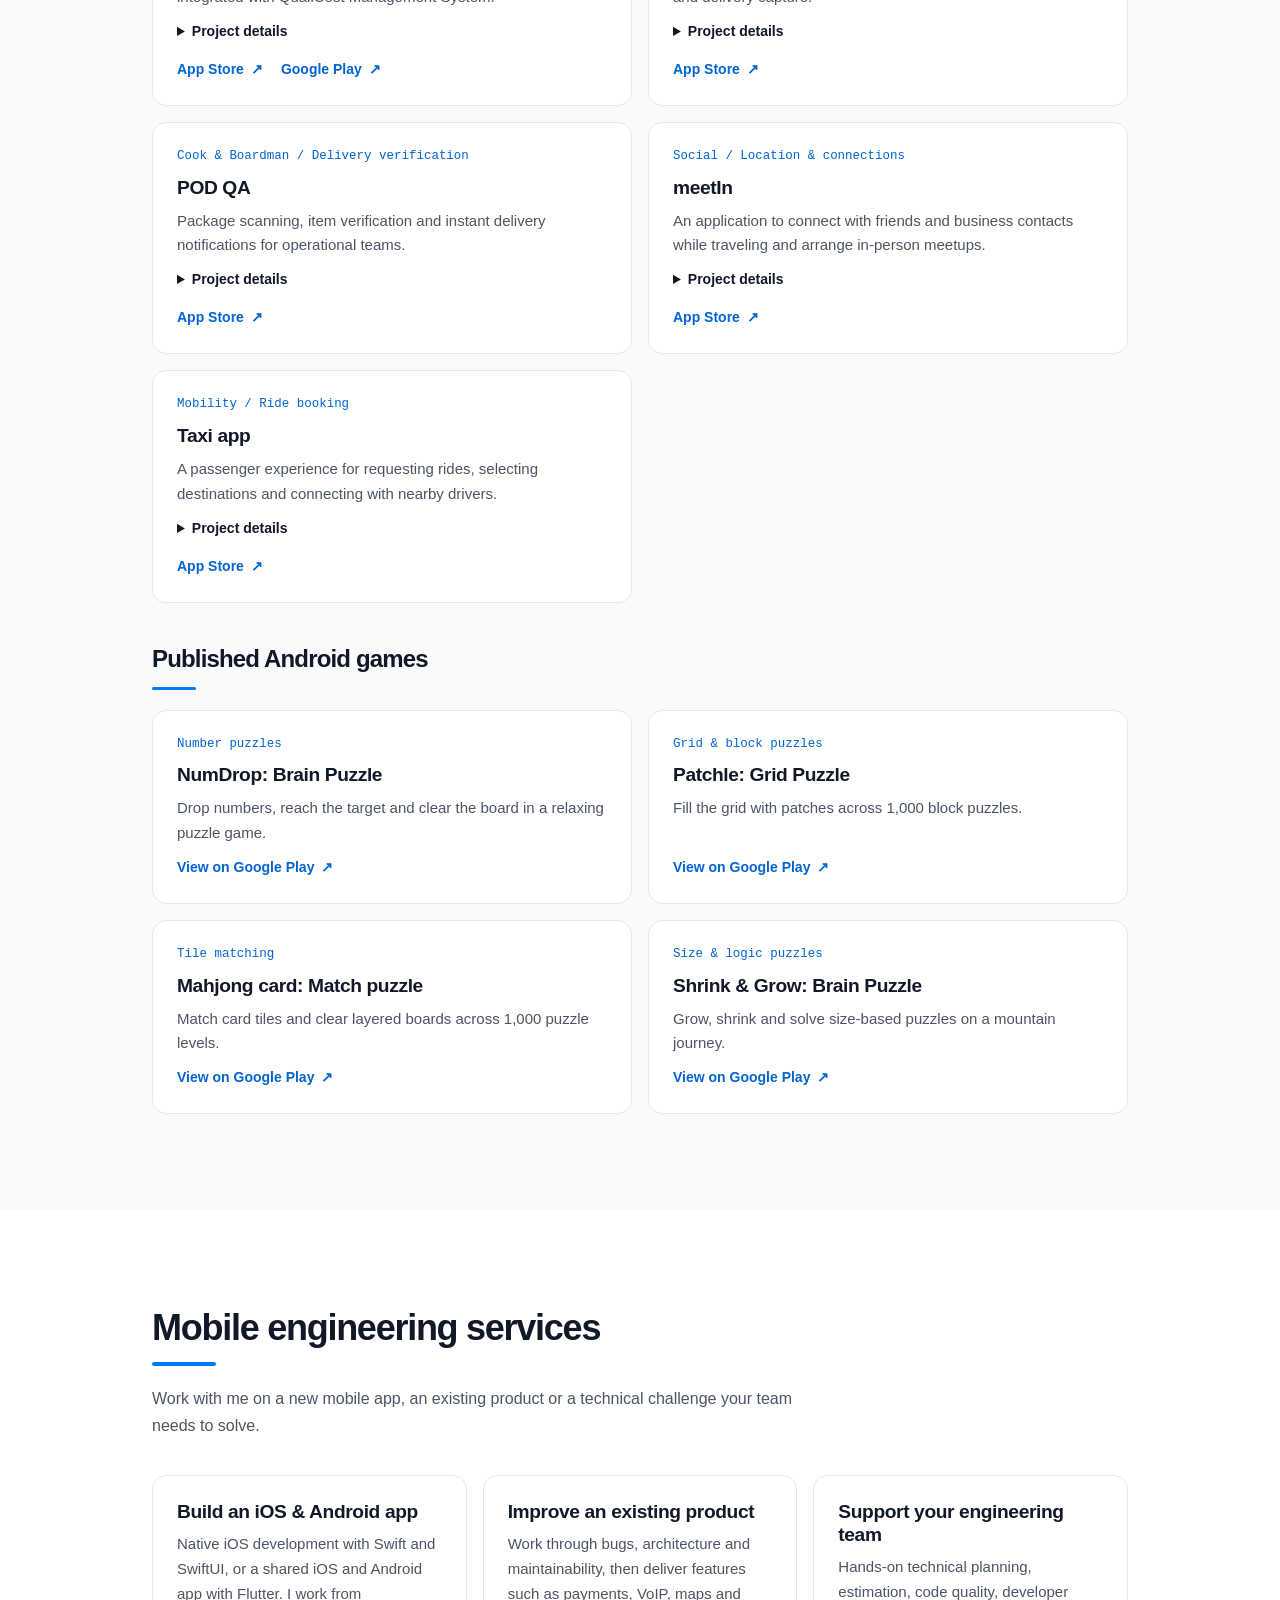
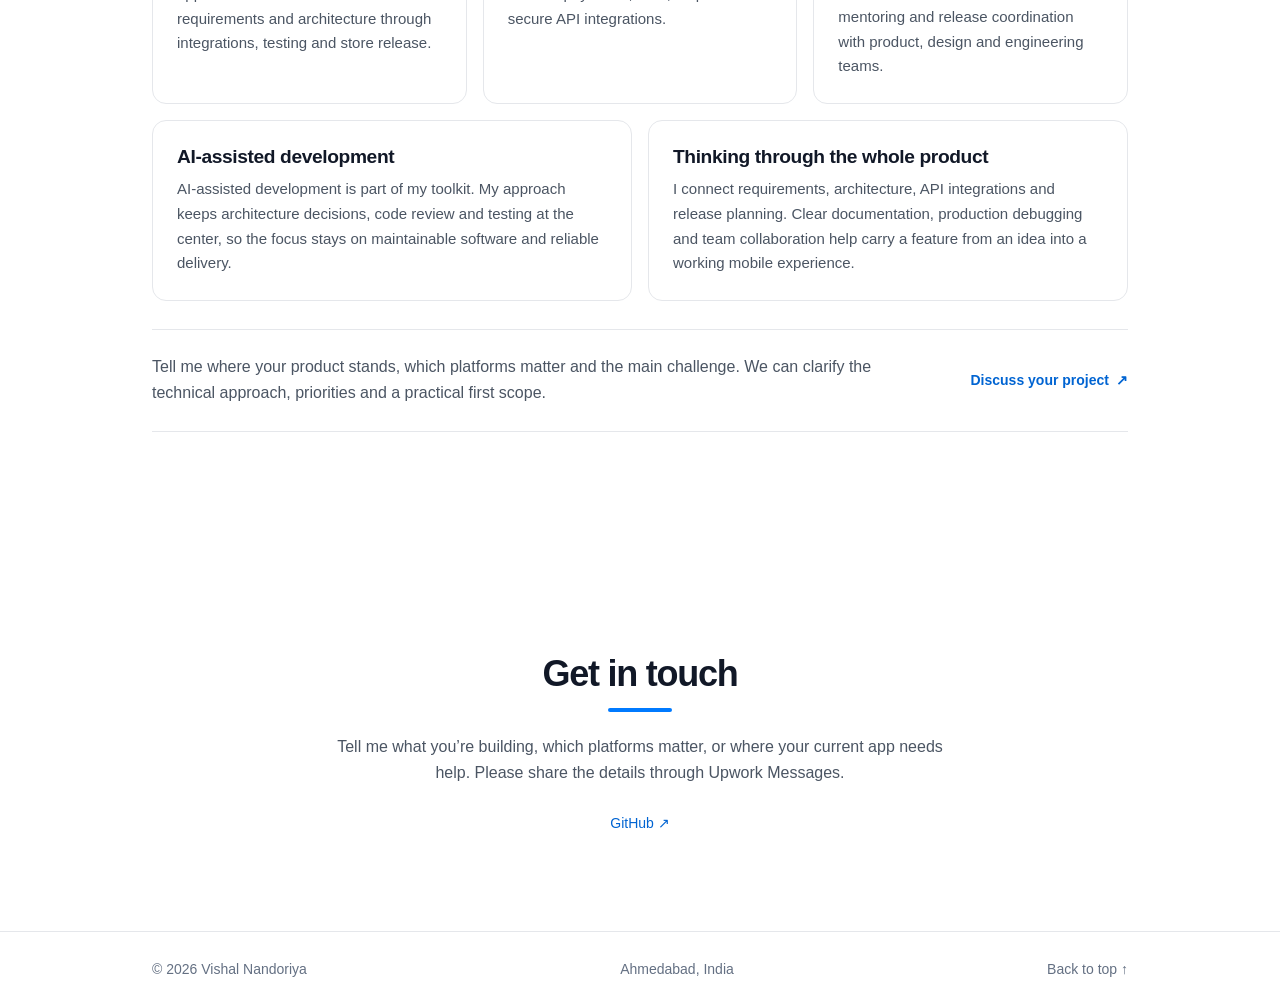
==== commit be0ed15f: "Refresh Upwork portfolio career date version" ====
--- a/upwork/index.html
+++ b/upwork/index.html
@@ -23,7 +23,7 @@
     })();
   </script>
   <link rel="stylesheet" href="style.css?v=1113-blue">
-  <script src="../script.js?v=1113-blue-2" defer></script>
+  <script src="../script.js?v=20261116" defer></script>
 </head>
 <body>
   <a class="skip" href="#main">Skip to content</a>
